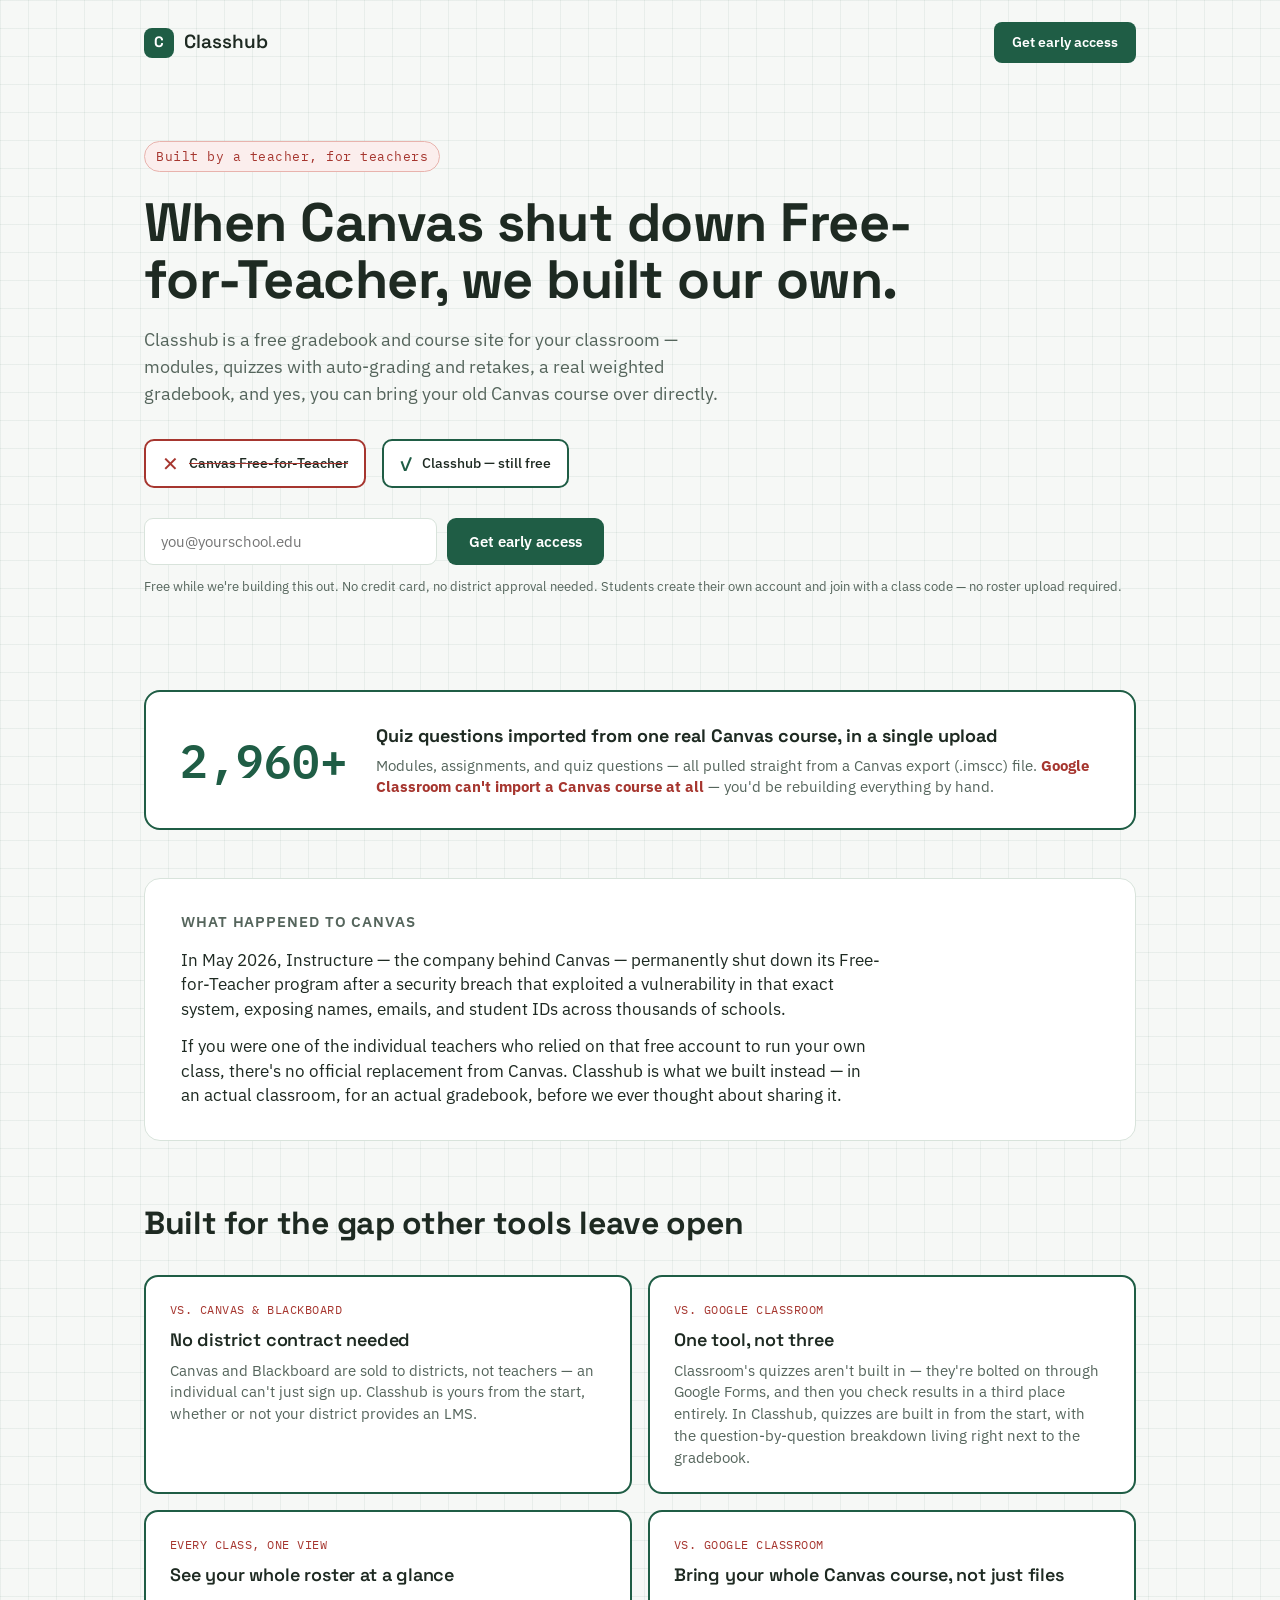
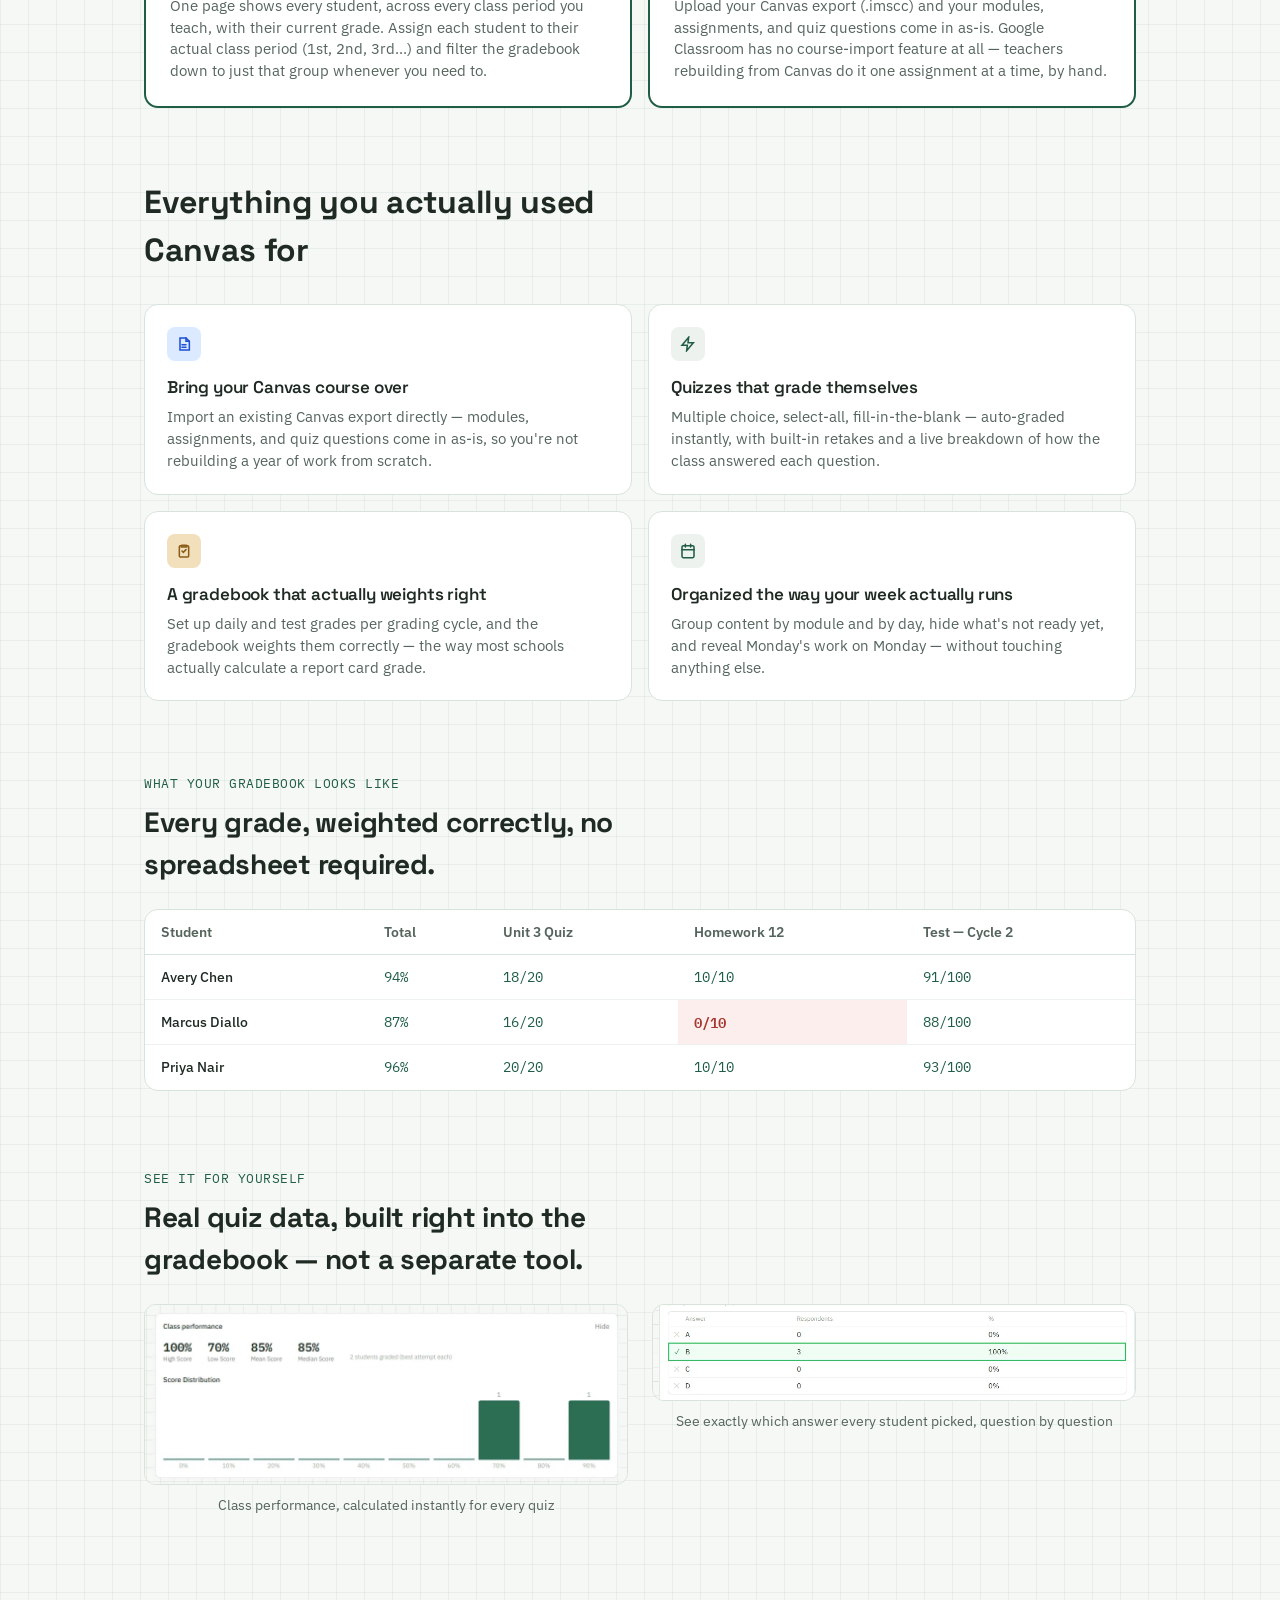
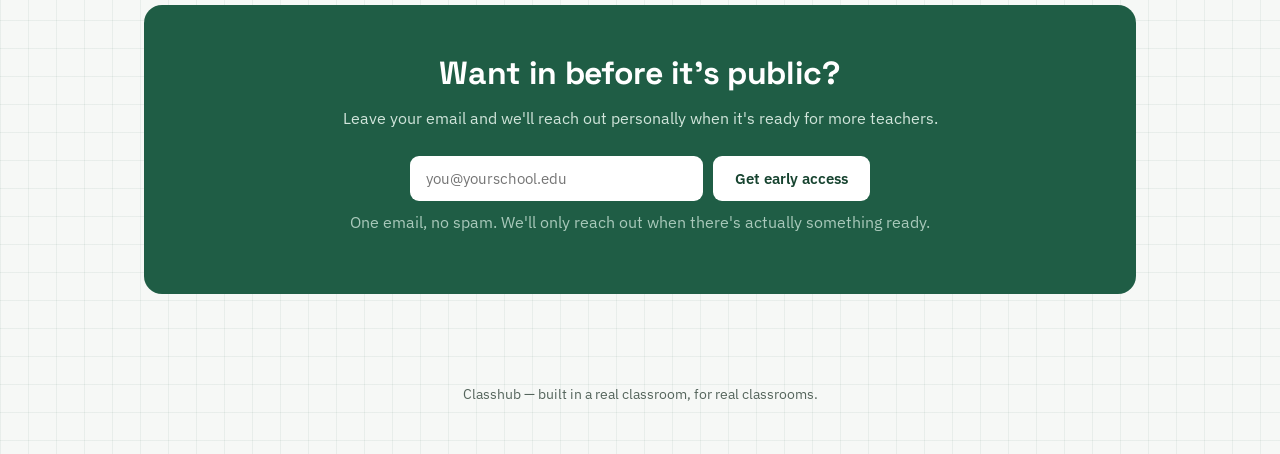
==== index.html @ ab72e361 "add landing page" ====
<!DOCTYPE html>
<html lang="en">
<head>
<meta charset="UTF-8" />
<meta name="viewport" content="width=device-width, initial-scale=1.0" />
<title>Classhub — the free gradebook for teachers Canvas left behind</title>
<link rel="preconnect" href="https://fonts.googleapis.com">
<link href="https://fonts.googleapis.com/css2?family=Space+Grotesk:wght@500;600;700&family=IBM+Plex+Sans:wght@400;500;600&family=IBM+Plex+Mono:wght@500;600&display=swap" rel="stylesheet">
<style>
  :root {
    --paper-50: #f6f8f6;
    --paper-100: #eef2ee;
    --paper-200: #d8e3db;
    --ink-900: #1e2a22;
    --ink-600: #55655c;
    --brand-500: #2b6e52;
    --brand-600: #1f5d45;
    --brand-700: #16432f;
    --red-pen: #a6362f;
    --gold: #8a5c17;
    --gold-bg: #f2e0bd;
    --font-display: 'Space Grotesk', sans-serif;
    --font-body: 'IBM Plex Sans', sans-serif;
    --font-mono: 'IBM Plex Mono', monospace;
  }
  * { box-sizing: border-box; }
  body {
    margin: 0;
    font-family: var(--font-body);
    color: var(--ink-900);
    background-color: var(--paper-50);
    background-image:
      linear-gradient(to right, rgba(43, 110, 82, 0.07) 1px, transparent 1px),
      linear-gradient(to bottom, rgba(43, 110, 82, 0.07) 1px, transparent 1px);
    background-size: 28px 28px;
    line-height: 1.5;
  }
  h1, h2, h3 { font-family: var(--font-display); letter-spacing: -0.01em; margin: 0; }
  .wrap { max-width: 1040px; margin: 0 auto; padding: 0 24px; }
  a { color: inherit; }

  header {
    display: flex; align-items: center; justify-content: space-between;
    padding: 22px 0;
  }
  .mark {
    display: inline-flex; align-items: center; gap: 10px;
    font-family: var(--font-display); font-weight: 600; font-size: 19px;
  }
  .mark .badge {
    width: 30px; height: 30px; border-radius: 8px; background: var(--brand-600);
    color: white; display: flex; align-items: center; justify-content: center;
    font-weight: 700; font-size: 15px; flex-shrink: 0;
  }
  .nav-cta {
    background: var(--brand-600); color: white; border: none;
    font-family: var(--font-body); font-weight: 600; font-size: 14px;
    padding: 10px 18px; border-radius: 8px; cursor: pointer; text-decoration: none;
  }
  .nav-cta:hover { background: var(--brand-700); }

  /* ---------- HERO ---------- */
  .hero { padding: 56px 0 40px; }
  .eyebrow {
    display: inline-block; font-family: var(--font-mono); font-size: 12.5px;
    letter-spacing: 0.04em; color: var(--red-pen); background: #fbeeed;
    border: 1px solid #e8b3ad; padding: 5px 11px; border-radius: 999px;
    margin-bottom: 22px;
  }
  .hero h1 {
    font-size: clamp(34px, 5.2vw, 54px); line-height: 1.06; font-weight: 700;
    max-width: 820px;
  }
  .hero p.sub {
    font-size: 18px; color: var(--ink-600); max-width: 600px; margin-top: 18px;
  }

  .grade-compare {
    display: flex; gap: 16px; flex-wrap: wrap; margin: 32px 0 8px;
  }
  .grade-chip {
    display: flex; align-items: center; gap: 10px;
    background: white; border-radius: 10px; padding: 12px 16px;
    font-family: var(--font-mono); font-size: 14px; font-weight: 500;
  }
  .grade-chip.wrong { border: 2px solid var(--red-pen); color: var(--red-pen); }
  .grade-chip.right { border: 2px solid var(--brand-600); color: var(--brand-600); }
  .grade-chip .mark-glyph { font-size: 20px; line-height: 1; }
  .grade-chip .label-text { color: var(--ink-900); font-family: var(--font-body); font-weight: 500; }
  .grade-chip.wrong .label-text { text-decoration: line-through; text-decoration-color: var(--red-pen); }

  form.signup {
    display: flex; gap: 10px; margin-top: 30px; max-width: 460px; flex-wrap: wrap;
  }
  form.signup input[type="email"] {
    flex: 1; min-width: 220px; padding: 13px 16px; font-size: 15px;
    border: 1px solid var(--paper-200); border-radius: 9px; font-family: var(--font-body);
    background: white;
  }
  form.signup input[type="email"]:focus { outline: none; border-color: var(--brand-600); box-shadow: 0 0 0 3px rgba(43,110,82,0.15); }
  form.signup button {
    background: var(--brand-600); color: white; border: none; font-family: var(--font-body);
    font-weight: 600; font-size: 15px; padding: 13px 22px; border-radius: 9px; cursor: pointer;
  }
  form.signup button:hover { background: var(--brand-700); }
  .fine-print { font-size: 13px; color: var(--ink-600); margin-top: 12px; }

  /* ---------- IMPORT STAT ---------- */
  .import-stat {
    display: flex; align-items: center; gap: 28px; flex-wrap: wrap;
    background: white; border: 2px solid var(--brand-600); border-radius: 16px;
    padding: 30px 34px; margin: 40px 0;
  }
  .import-stat .stat-number {
    font-family: var(--font-mono); font-weight: 600; font-size: 46px; color: var(--brand-600);
    line-height: 1; white-space: nowrap;
  }
  .import-stat .stat-text { flex: 1; min-width: 260px; }
  .import-stat .stat-text p.headline { font-family: var(--font-display); font-weight: 700; font-size: 18px; margin: 0 0 6px; }
  .import-stat .stat-text p.detail { font-size: 14.5px; color: var(--ink-600); margin: 0; }
  .import-stat .stat-text p.detail strong { color: var(--red-pen); }

  /* ---------- STORY ---------- */
  .story {
    background: white; border: 1px solid var(--paper-200); border-radius: 16px;
    padding: 32px 36px; margin: 48px 0;
  }
  .story h2 { font-size: 15px; text-transform: uppercase; letter-spacing: 0.06em; color: var(--ink-600); font-family: var(--font-body); font-weight: 600; }
  .story p { font-size: 16.5px; color: var(--ink-900); max-width: 700px; margin: 14px 0 0; }
  .story p + p { margin-top: 12px; }

  /* ---------- FEATURES ---------- */
  .features { padding: 20px 0 50px; }
  .features > h2 { font-size: clamp(24px, 3.4vw, 32px); font-weight: 700; max-width: 560px; }
  .grid { display: grid; grid-template-columns: repeat(2, 1fr); gap: 16px; margin-top: 30px; }
  @media (max-width: 700px) { .grid { grid-template-columns: 1fr; } }
  .feature-card {
    background: white; border: 1px solid var(--paper-200); border-radius: 14px; padding: 22px;
  }
  .icon-badge {
    width: 34px; height: 34px; border-radius: 8px; display: flex; align-items: center;
    justify-content: center; margin-bottom: 14px;
  }
  .icon-badge.blue { background: #dbeafe; color: #1d4ed8; }
  .icon-badge.green { background: var(--paper-100); color: var(--brand-600); }
  .icon-badge.gold { background: var(--gold-bg); color: var(--gold); }
  .feature-card h3 { font-size: 17px; font-weight: 600; margin-bottom: 6px; }
  .feature-card p { font-size: 14.5px; color: var(--ink-600); margin: 0; }

  /* ---------- COMPARE ---------- */
  .compare { padding: 10px 0 50px; }
  .compare > h2 { font-size: clamp(24px, 3.4vw, 32px); font-weight: 700; max-width: 620px; }
  .compare-grid { display: grid; grid-template-columns: repeat(2, 1fr); gap: 16px; margin-top: 28px; }
  @media (max-width: 820px) { .compare-grid { grid-template-columns: 1fr; } }
  .compare-card {
    background: white; border: 2px solid var(--brand-600); border-radius: 14px; padding: 24px;
  }
  .compare-card .versus {
    font-family: var(--font-mono); font-size: 12px; color: var(--red-pen);
    text-transform: uppercase; letter-spacing: 0.04em; margin-bottom: 10px; display: block;
  }
  .compare-card h3 { font-size: 18px; font-weight: 600; margin-bottom: 8px; line-height: 1.25; }
  .compare-card p { font-size: 14.5px; color: var(--ink-600); margin: 0; }

  /* ---------- SCREENSHOTS ---------- */
  .screenshot-frame {
    border: 1px solid var(--paper-200); border-radius: 12px; overflow: hidden; background: white;
  }
  .screenshot-frame img { display: block; width: 100%; height: auto; }
  .screenshot-placeholder {
    border: 2px dashed var(--paper-200); border-radius: 12px; padding: 40px 20px; text-align: center;
    color: var(--ink-600); font-size: 14px; background: var(--paper-100);
  }
  .screenshot-caption { font-size: 13.5px; color: var(--ink-600); text-align: center; margin-top: 10px; }
  .screenshot-grid { display: grid; grid-template-columns: 1fr 1fr; gap: 24px; margin-top: 8px; }
  @media (max-width: 700px) { .screenshot-grid { grid-template-columns: 1fr; } }

  .mockup-section { padding: 10px 0 56px; }
  .mockup-section > p.kicker {
    font-family: var(--font-mono); font-size: 12.5px; color: var(--brand-600); letter-spacing: 0.04em;
    margin-bottom: 8px;
  }
  .mockup-section h2 { font-size: clamp(22px, 3vw, 28px); font-weight: 700; max-width: 560px; margin-bottom: 24px; }
  .mockup {
    background: white; border: 1px solid var(--paper-200); border-radius: 14px; overflow: hidden;
  }
  .mockup table { width: 100%; border-collapse: collapse; font-size: 13.5px; }
  .mockup th { text-align: left; padding: 12px 16px; font-weight: 600; border-bottom: 1px solid var(--paper-200); color: var(--ink-600); }
  .mockup td { padding: 12px 16px; border-bottom: 1px solid var(--paper-100); font-family: var(--font-mono); }
  .mockup tr:last-child td { border-bottom: none; }
  .mockup td.name { font-family: var(--font-body); font-weight: 500; }
  .mockup td.grade.pass { color: var(--brand-600); }
  .mockup td.grade.miss { color: var(--red-pen); background: #fbeeed; font-weight: 600; }

  /* ---------- FINAL CTA ---------- */
  .final-cta {
    background: var(--brand-600); border-radius: 18px; padding: 44px 40px; margin: 20px 0 60px;
    color: white; text-align: center;
  }
  .final-cta h2 { font-size: clamp(24px, 3.6vw, 32px); font-weight: 700; }
  .final-cta p { color: #d1e5db; margin-top: 10px; font-size: 15.5px; }
  .final-cta form.signup { margin: 26px auto 0; justify-content: center; }
  .final-cta form.signup input[type="email"] { border: none; }
  .final-cta form.signup button { background: white; color: var(--brand-700); }
  .final-cta form.signup button:hover { background: var(--paper-100); }
  .final-cta .fine-print { color: #a9c9bb; }

  footer { padding: 30px 0 50px; font-size: 13.5px; color: var(--ink-600); text-align: center; }
</style>
</head>
<body>
  <div class="wrap">
    <header>
      <div class="mark"><span class="badge">C</span>Classhub</div>
      <a href="#signup" class="nav-cta">Get early access</a>
    </header>

    <section class="hero">
      <span class="eyebrow">Built by a teacher, for teachers</span>
      <h1>When Canvas shut down Free-for-Teacher, we built our own.</h1>
      <p class="sub">Classhub is a free gradebook and course site for your classroom — modules, quizzes with auto-grading and retakes, a real weighted gradebook, and yes, you can bring your old Canvas course over directly.</p>

      <div class="grade-compare">
        <div class="grade-chip wrong">
          <span class="mark-glyph">✕</span>
          <span class="label-text">Canvas Free-for-Teacher</span>
        </div>
        <div class="grade-chip right">
          <span class="mark-glyph">✓</span>
          <span class="label-text" style="text-decoration:none;">Classhub — still free</span>
        </div>
      </div>

      <form class="signup" id="signup" action="https://formspree.io/f/xjgnjnvd" method="POST">
        <input type="email" name="email" placeholder="you@yourschool.edu" required />
        <button type="submit">Get early access</button>
      </form>
      <p class="fine-print">Free while we're building this out. No credit card, no district approval needed. Students create their own account and join with a class code — no roster upload required.</p>
    </section>

    <div class="import-stat">
      <div class="stat-number">2,960+</div>
      <div class="stat-text">
        <p class="headline">Quiz questions imported from one real Canvas course, in a single upload</p>
        <p class="detail">Modules, assignments, and quiz questions — all pulled straight from a Canvas export (.imscc) file. <strong>Google Classroom can't import a Canvas course at all</strong> — you'd be rebuilding everything by hand.</p>
      </div>
    </div>

    <section class="story">
      <h2>What happened to Canvas</h2>
      <p>In May 2026, Instructure — the company behind Canvas — permanently shut down its Free-for-Teacher program after a security breach that exploited a vulnerability in that exact system, exposing names, emails, and student IDs across thousands of schools.</p>
      <p>If you were one of the individual teachers who relied on that free account to run your own class, there's no official replacement from Canvas. Classhub is what we built instead — in an actual classroom, for an actual gradebook, before we ever thought about sharing it.</p>
    </section>

    <section class="compare">
      <h2>Built for the gap other tools leave open</h2>
      <div class="compare-grid">
        <div class="compare-card">
          <span class="versus">vs. Canvas &amp; Blackboard</span>
          <h3>No district contract needed</h3>
          <p>Canvas and Blackboard are sold to districts, not teachers — an individual can't just sign up. Classhub is yours from the start, whether or not your district provides an LMS.</p>
        </div>
        <div class="compare-card">
          <span class="versus">vs. Google Classroom</span>
          <h3>One tool, not three</h3>
          <p>Classroom's quizzes aren't built in — they're bolted on through Google Forms, and then you check results in a third place entirely. In Classhub, quizzes are built in from the start, with the question-by-question breakdown living right next to the gradebook.</p>
        </div>
        <div class="compare-card">
          <span class="versus">Every class, one view</span>
          <h3>See your whole roster at a glance</h3>
          <p>One page shows every student, across every class period you teach, with their current grade. Assign each student to their actual class period (1st, 2nd, 3rd...) and filter the gradebook down to just that group whenever you need to.</p>
        </div>
        <div class="compare-card">
          <span class="versus">vs. Google Classroom</span>
          <h3>Bring your whole Canvas course, not just files</h3>
          <p>Upload your Canvas export (.imscc) and your modules, assignments, and quiz questions come in as-is. Google Classroom has no course-import feature at all — teachers rebuilding from Canvas do it one assignment at a time, by hand.</p>
        </div>
      </div>
    </section>

    <section class="features">
      <h2>Everything you actually used Canvas for</h2>
      <div class="grid">
        <div class="feature-card">
          <div class="icon-badge blue">
            <svg width="16" height="16" viewBox="0 0 24 24" fill="none" stroke="currentColor" stroke-width="2.3" stroke-linecap="round"><path d="M6 3h9l5 5v13H6z"/><path d="M15 3v5h5"/><path d="M9 13h6M9 17h6"/></svg>
          </div>
          <h3>Bring your Canvas course over</h3>
          <p>Import an existing Canvas export directly — modules, assignments, and quiz questions come in as-is, so you're not rebuilding a year of work from scratch.</p>
        </div>
        <div class="feature-card">
          <div class="icon-badge green">
            <svg width="16" height="16" viewBox="0 0 24 24" fill="none" stroke="currentColor" stroke-width="2.3" stroke-linecap="round"><path d="M13 2 3 14h8l-1 8 10-12h-8z"/></svg>
          </div>
          <h3>Quizzes that grade themselves</h3>
          <p>Multiple choice, select-all, fill-in-the-blank — auto-graded instantly, with built-in retakes and a live breakdown of how the class answered each question.</p>
        </div>
        <div class="feature-card">
          <div class="icon-badge gold">
            <svg width="16" height="16" viewBox="0 0 24 24" fill="none" stroke="currentColor" stroke-width="2.3" stroke-linecap="round"><rect x="5" y="4" width="14" height="17" rx="1.5"/><path d="M9 3.5h6a1 1 0 0 1 1 1V6H8V4.5a1 1 0 0 1 1-1Z"/><path d="m9 12 2 2 4-4"/></svg>
          </div>
          <h3>A gradebook that actually weights right</h3>
          <p>Set up daily and test grades per grading cycle, and the gradebook weights them correctly — the way most schools actually calculate a report card grade.</p>
        </div>
        <div class="feature-card">
          <div class="icon-badge green">
            <svg width="16" height="16" viewBox="0 0 24 24" fill="none" stroke="currentColor" stroke-width="2.3" stroke-linecap="round"><rect x="3" y="4" width="18" height="18" rx="2"/><path d="M3 10h18M8 2v4M16 2v4"/></svg>
          </div>
          <h3>Organized the way your week actually runs</h3>
          <p>Group content by module and by day, hide what's not ready yet, and reveal Monday's work on Monday — without touching anything else.</p>
        </div>
      </div>
    </section>

    <section class="mockup-section">
      <p class="kicker">WHAT YOUR GRADEBOOK LOOKS LIKE</p>
      <h2>Every grade, weighted correctly, no spreadsheet required.</h2>
      <div class="mockup">
        <table>
          <thead>
            <tr><th>Student</th><th>Total</th><th>Unit 3 Quiz</th><th>Homework 12</th><th>Test — Cycle 2</th></tr>
          </thead>
          <tbody>
            <tr><td class="name">Avery Chen</td><td class="grade pass">94%</td><td class="grade pass">18/20</td><td class="grade pass">10/10</td><td class="grade pass">91/100</td></tr>
            <tr><td class="name">Marcus Diallo</td><td class="grade pass">87%</td><td class="grade pass">16/20</td><td class="grade miss">0/10</td><td class="grade pass">88/100</td></tr>
            <tr><td class="name">Priya Nair</td><td class="grade pass">96%</td><td class="grade pass">20/20</td><td class="grade pass">10/10</td><td class="grade pass">93/100</td></tr>
          </tbody>
        </table>
      </div>
    </section>

    <section class="mockup-section">
      <p class="kicker">SEE IT FOR YOURSELF</p>
      <h2>Real quiz data, built right into the gradebook — not a separate tool.</h2>
      <div class="screenshot-grid">
        <div>
          <div class="screenshot-frame">
            <img src="class-performance.png" alt="Class performance panel showing high, low, mean, and median score plus a score distribution chart" />
          </div>
          <p class="screenshot-caption">Class performance, calculated instantly for every quiz</p>
        </div>
        <div>
          <div class="screenshot-frame">
            <img src="question-breakdown.png" alt="Per-question answer breakdown showing how many students picked each answer choice" />
          </div>
          <p class="screenshot-caption">See exactly which answer every student picked, question by question</p>
        </div>
      </div>
    </section>

    <section class="final-cta">
      <h2>Want in before it's public?</h2>
      <p>Leave your email and we'll reach out personally when it's ready for more teachers.</p>
      <form class="signup" action="https://formspree.io/f/xjgnjnvd" method="POST">
        <input type="email" name="email" placeholder="you@yourschool.edu" required />
        <button type="submit">Get early access</button>
      </form>
      <p class="fine-print">One email, no spam. We'll only reach out when there's actually something ready.</p>
    </section>

    <footer>Classhub — built in a real classroom, for real classrooms.</footer>
  </div>
</body>
</html>
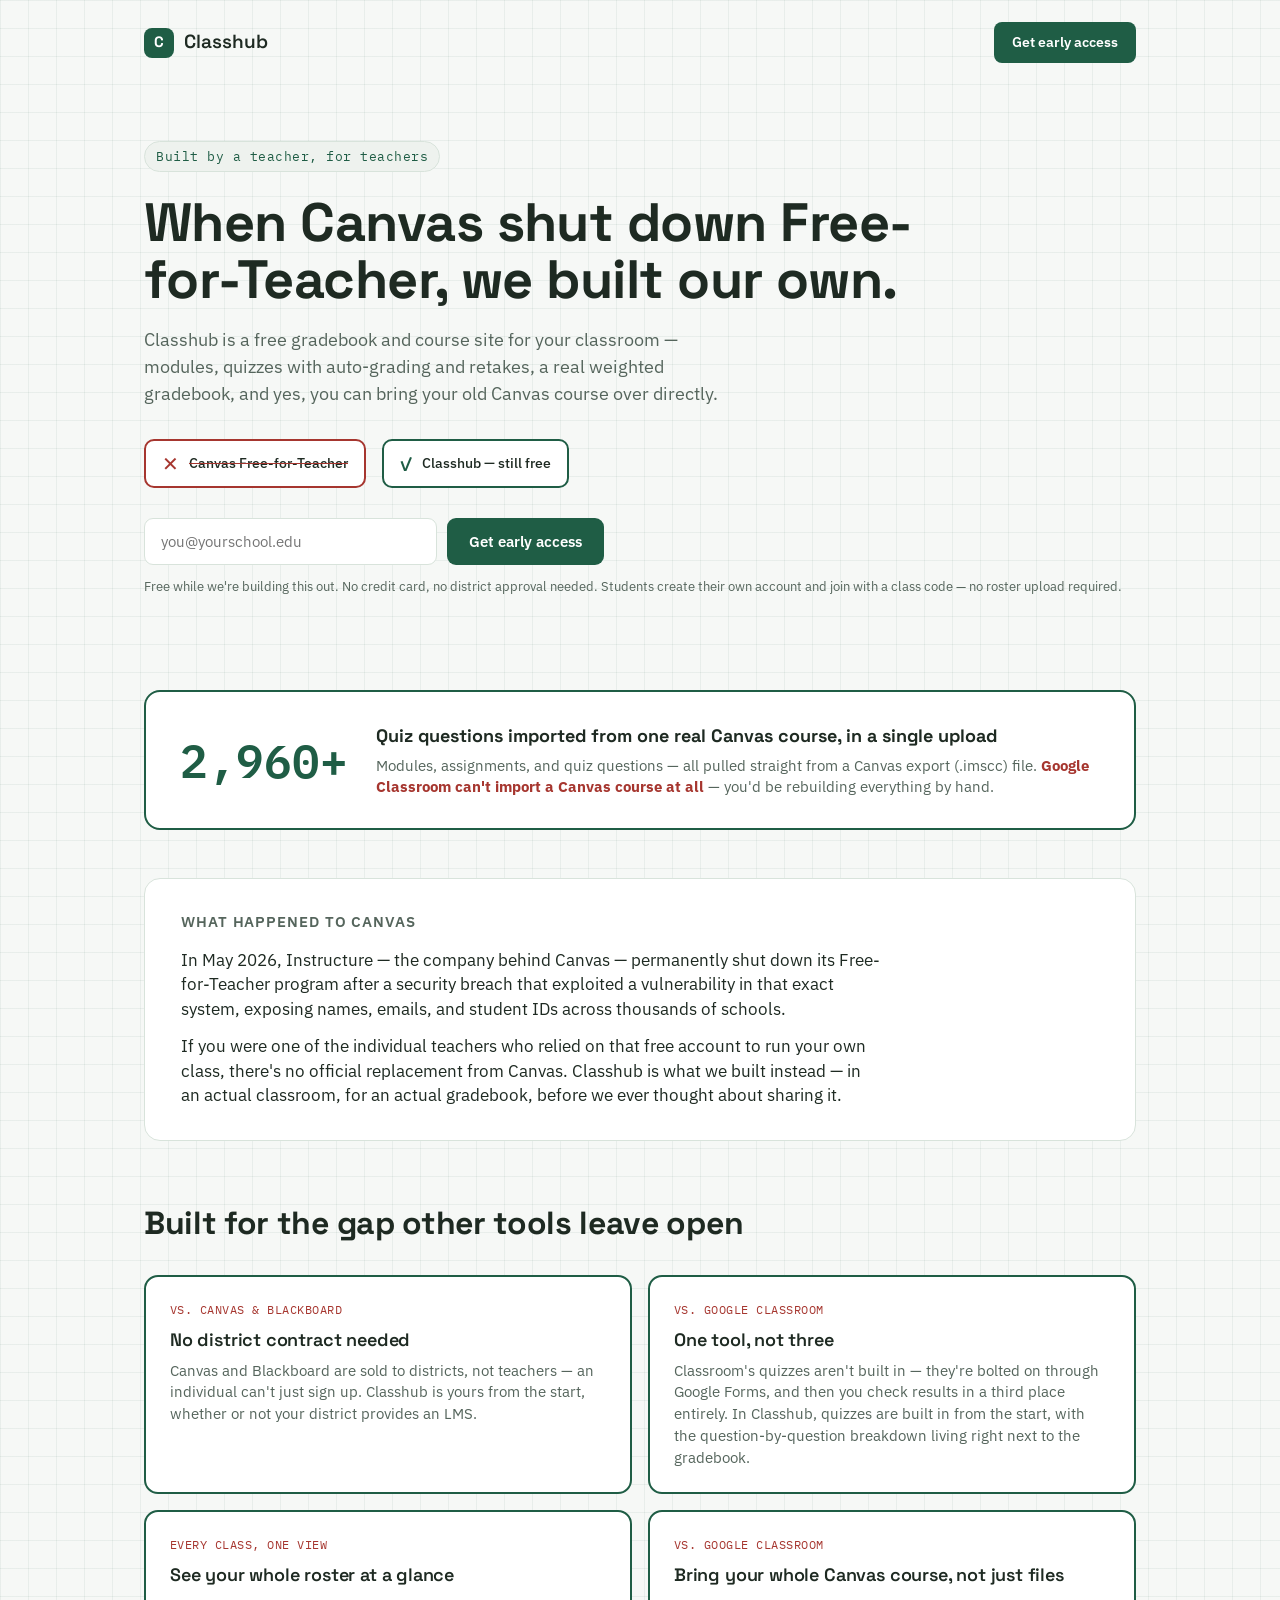
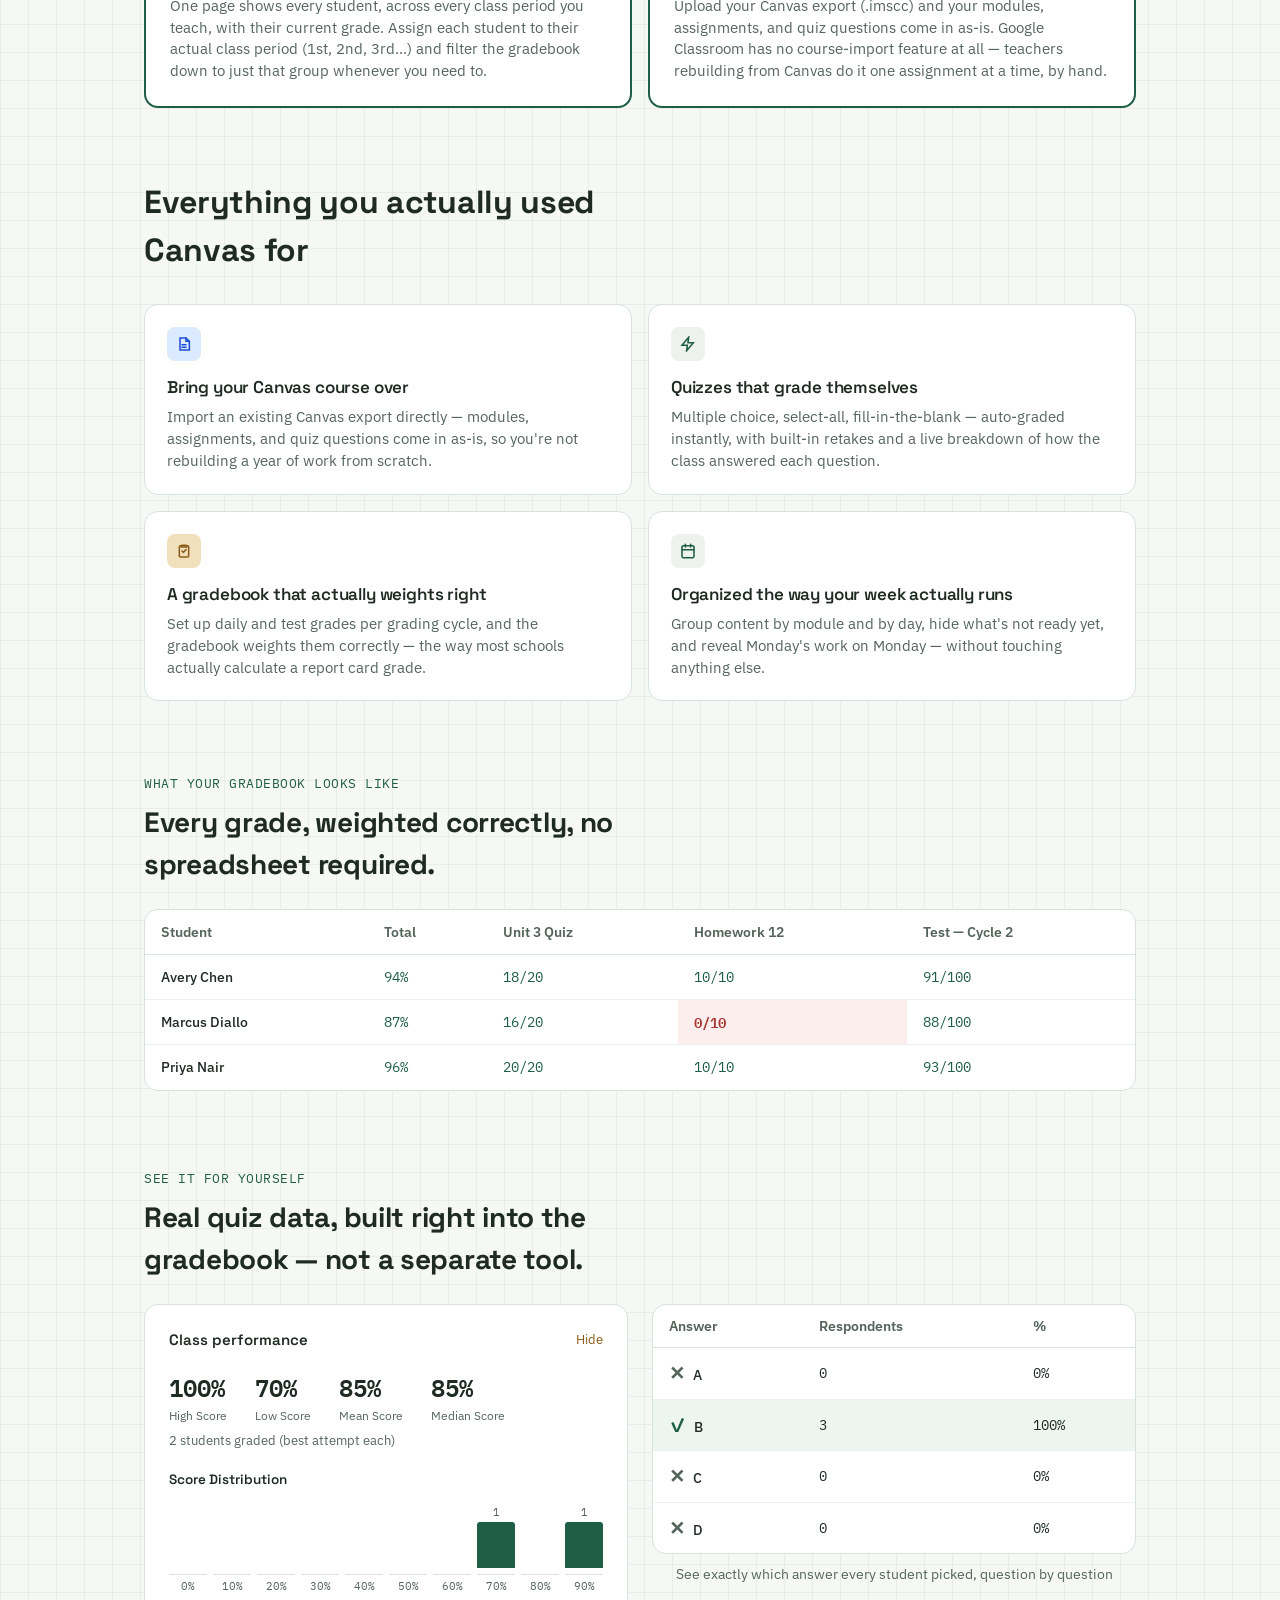
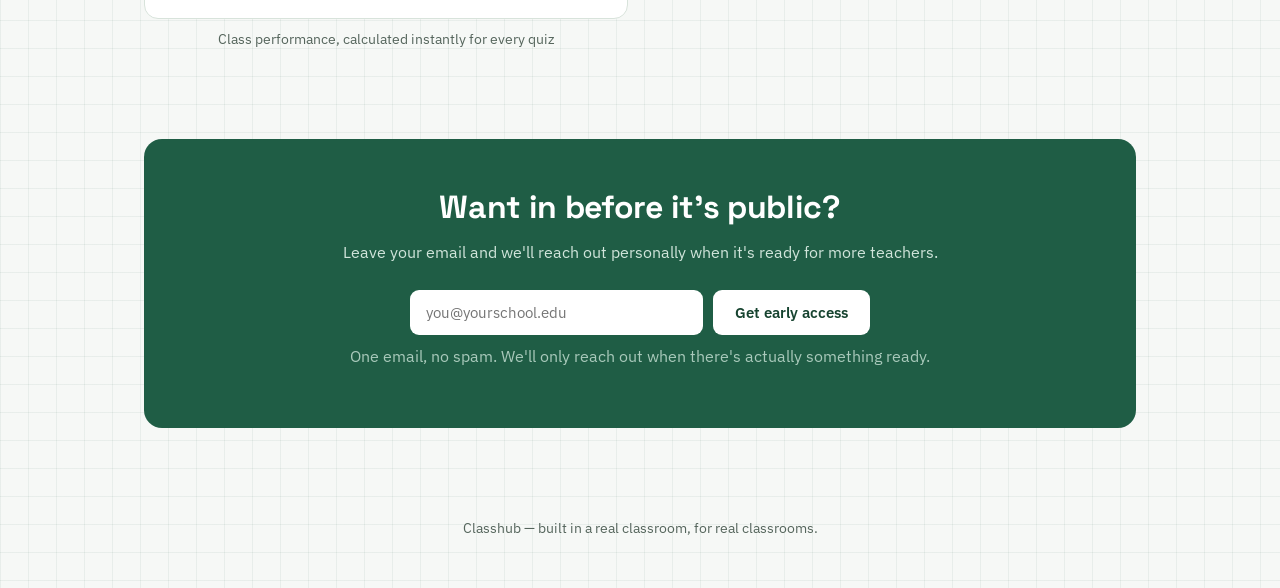
==== commit 4dcde77c: "final push" ====
--- a/index.html
+++ b/index.html
@@ -63,8 +63,8 @@
   .hero { padding: 56px 0 40px; }
   .eyebrow {
     display: inline-block; font-family: var(--font-mono); font-size: 12.5px;
-    letter-spacing: 0.04em; color: var(--red-pen); background: #fbeeed;
-    border: 1px solid #e8b3ad; padding: 5px 11px; border-radius: 999px;
+    letter-spacing: 0.04em; color: var(--brand-600); background: var(--paper-100);
+    border: 1px solid var(--paper-200); padding: 5px 11px; border-radius: 999px;
     margin-bottom: 22px;
   }
   .hero h1 {
@@ -165,8 +165,9 @@
   /* ---------- SCREENSHOTS ---------- */
   .screenshot-frame {
     border: 1px solid var(--paper-200); border-radius: 12px; overflow: hidden; background: white;
-  }
-  .screenshot-frame img { display: block; width: 100%; height: auto; }
+    display: flex; align-items: center; justify-content: center; padding: 8px;
+  }
+  .screenshot-frame img { display: block; width: auto; max-width: 100%; height: auto; }
   .screenshot-placeholder {
     border: 2px dashed var(--paper-200); border-radius: 12px; padding: 40px 20px; text-align: center;
     color: var(--ink-600); font-size: 14px; background: var(--paper-100);
@@ -192,7 +193,42 @@
   .mockup td.grade.pass { color: var(--brand-600); }
   .mockup td.grade.miss { color: var(--red-pen); background: #fbeeed; font-weight: 600; }
 
-  /* ---------- FINAL CTA ---------- */
+  /* ---------- PERFORMANCE MOCKUP ---------- */
+  .perf-mockup {
+    background: white; border: 1px solid var(--paper-200); border-radius: 14px; padding: 24px;
+  }
+  .perf-mockup .perf-header {
+    display: flex; justify-content: space-between; align-items: center; margin-bottom: 18px;
+  }
+  .perf-mockup .perf-title { font-family: var(--font-display); font-weight: 600; font-size: 15px; }
+  .perf-mockup .perf-hide { color: var(--gold); font-size: 13px; }
+  .perf-stats { display: flex; gap: 28px; flex-wrap: wrap; margin-bottom: 6px; }
+  .perf-stat .num { font-family: var(--font-mono); font-weight: 600; font-size: 24px; color: var(--ink-900); }
+  .perf-stat .lbl { font-size: 12px; color: var(--ink-600); margin-top: 2px; }
+  .perf-note { font-size: 12.5px; color: var(--ink-600); margin: 4px 0 20px; }
+  .perf-mockup .dist-title { font-family: var(--font-display); font-weight: 600; font-size: 13.5px; margin-bottom: 14px; }
+  .dist-chart { display: flex; align-items: flex-end; gap: 6px; height: 90px; }
+  .dist-bar-wrap { flex: 1; display: flex; flex-direction: column; align-items: center; justify-content: flex-end; height: 100%; }
+  .dist-count { font-family: var(--font-mono); font-size: 11px; color: var(--ink-600); margin-bottom: 4px; height: 14px; }
+  .dist-bar { width: 100%; background: var(--brand-600); border-radius: 3px 3px 0 0; }
+  .dist-axis { border-top: 1px solid var(--paper-200); width: 100%; margin-top: 6px; }
+  .dist-pct { font-family: var(--font-mono); font-size: 10.5px; color: var(--ink-600); margin-top: 4px; }
+
+  /* ---------- ANSWER BREAKDOWN MOCKUP ---------- */
+  .answer-mockup {
+    background: white; border: 1px solid var(--paper-200); border-radius: 14px; overflow: hidden;
+  }
+  .answer-mockup table { width: 100%; border-collapse: collapse; font-size: 13.5px; }
+  .answer-mockup th { text-align: left; padding: 11px 16px; font-weight: 600; color: var(--ink-600); border-bottom: 1px solid var(--paper-200); }
+  .answer-mockup td { padding: 11px 16px; border-bottom: 1px solid var(--paper-100); font-family: var(--font-mono); }
+  .answer-mockup tr:last-child td { border-bottom: none; }
+  .answer-mockup tr.correct td { background: #ecf5f0; }
+  .answer-mockup .mark { font-family: var(--font-body); margin-right: 8px; }
+  .answer-mockup .mark.no { color: var(--ink-600); }
+  .answer-mockup .mark.yes { color: var(--brand-600); }
+  .answer-mockup td.letter { font-family: var(--font-body); font-weight: 500; }
+
+
   .final-cta {
     background: var(--brand-600); border-radius: 18px; padding: 44px 40px; margin: 20px 0 60px;
     color: white; text-align: center;
@@ -334,14 +370,45 @@
       <h2>Real quiz data, built right into the gradebook — not a separate tool.</h2>
       <div class="screenshot-grid">
         <div>
-          <div class="screenshot-frame">
-            <img src="class-performance.png" alt="Class performance panel showing high, low, mean, and median score plus a score distribution chart" />
+          <div class="perf-mockup">
+            <div class="perf-header">
+              <span class="perf-title">Class performance</span>
+              <span class="perf-hide">Hide</span>
+            </div>
+            <div class="perf-stats">
+              <div class="perf-stat"><div class="num">100%</div><div class="lbl">High Score</div></div>
+              <div class="perf-stat"><div class="num">70%</div><div class="lbl">Low Score</div></div>
+              <div class="perf-stat"><div class="num">85%</div><div class="lbl">Mean Score</div></div>
+              <div class="perf-stat"><div class="num">85%</div><div class="lbl">Median Score</div></div>
+            </div>
+            <p class="perf-note">2 students graded (best attempt each)</p>
+            <p class="dist-title">Score Distribution</p>
+            <div class="dist-chart">
+              <div class="dist-bar-wrap"><div class="dist-count"></div><div class="dist-bar" style="height:0"></div><div class="dist-axis"></div><div class="dist-pct">0%</div></div>
+              <div class="dist-bar-wrap"><div class="dist-count"></div><div class="dist-bar" style="height:0"></div><div class="dist-axis"></div><div class="dist-pct">10%</div></div>
+              <div class="dist-bar-wrap"><div class="dist-count"></div><div class="dist-bar" style="height:0"></div><div class="dist-axis"></div><div class="dist-pct">20%</div></div>
+              <div class="dist-bar-wrap"><div class="dist-count"></div><div class="dist-bar" style="height:0"></div><div class="dist-axis"></div><div class="dist-pct">30%</div></div>
+              <div class="dist-bar-wrap"><div class="dist-count"></div><div class="dist-bar" style="height:0"></div><div class="dist-axis"></div><div class="dist-pct">40%</div></div>
+              <div class="dist-bar-wrap"><div class="dist-count"></div><div class="dist-bar" style="height:0"></div><div class="dist-axis"></div><div class="dist-pct">50%</div></div>
+              <div class="dist-bar-wrap"><div class="dist-count"></div><div class="dist-bar" style="height:0"></div><div class="dist-axis"></div><div class="dist-pct">60%</div></div>
+              <div class="dist-bar-wrap"><div class="dist-count">1</div><div class="dist-bar" style="height:60px"></div><div class="dist-axis"></div><div class="dist-pct">70%</div></div>
+              <div class="dist-bar-wrap"><div class="dist-count"></div><div class="dist-bar" style="height:0"></div><div class="dist-axis"></div><div class="dist-pct">80%</div></div>
+              <div class="dist-bar-wrap"><div class="dist-count">1</div><div class="dist-bar" style="height:60px"></div><div class="dist-axis"></div><div class="dist-pct">90%</div></div>
+            </div>
           </div>
           <p class="screenshot-caption">Class performance, calculated instantly for every quiz</p>
         </div>
         <div>
-          <div class="screenshot-frame">
-            <img src="question-breakdown.png" alt="Per-question answer breakdown showing how many students picked each answer choice" />
+          <div class="answer-mockup">
+            <table>
+              <thead><tr><th>Answer</th><th>Respondents</th><th>%</th></tr></thead>
+              <tbody>
+                <tr><td class="letter"><span class="mark no">✕</span>A</td><td>0</td><td>0%</td></tr>
+                <tr class="correct"><td class="letter"><span class="mark yes">✓</span>B</td><td>3</td><td>100%</td></tr>
+                <tr><td class="letter"><span class="mark no">✕</span>C</td><td>0</td><td>0%</td></tr>
+                <tr><td class="letter"><span class="mark no">✕</span>D</td><td>0</td><td>0%</td></tr>
+              </tbody>
+            </table>
           </div>
           <p class="screenshot-caption">See exactly which answer every student picked, question by question</p>
         </div>
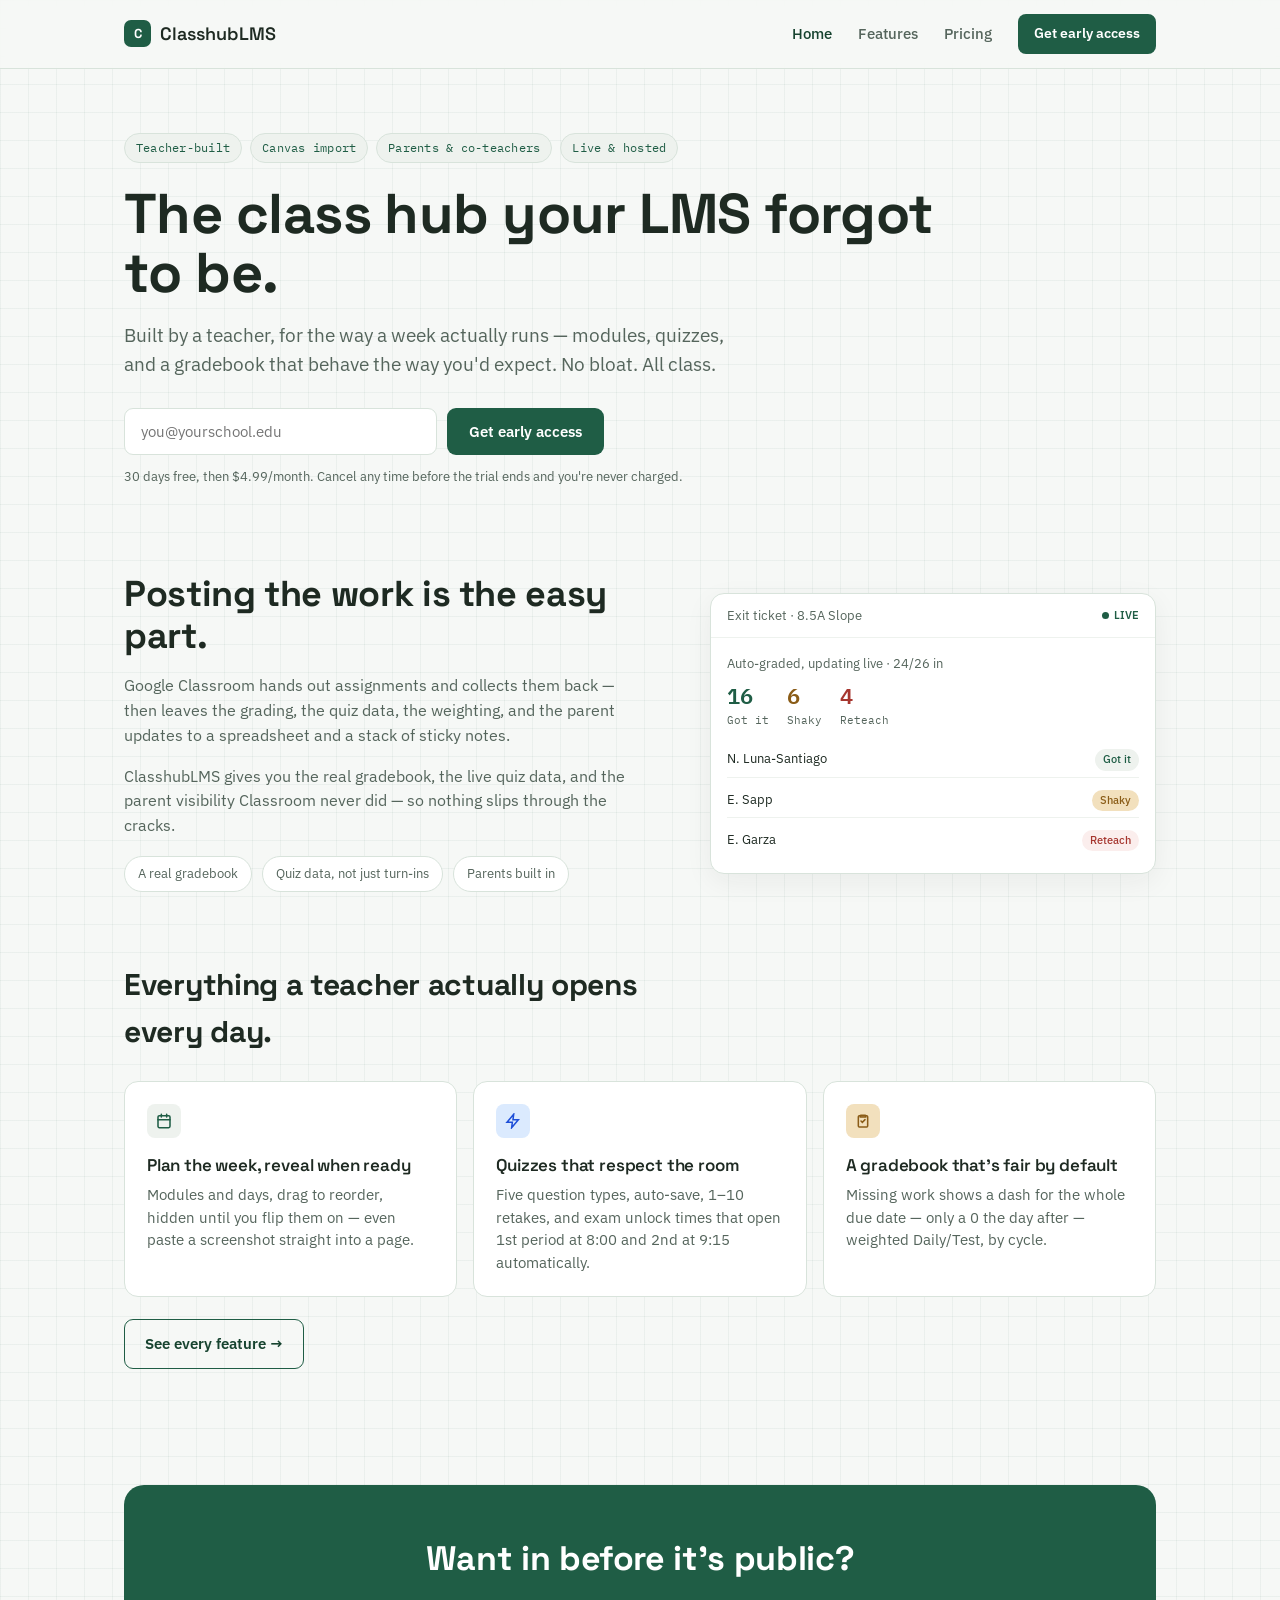
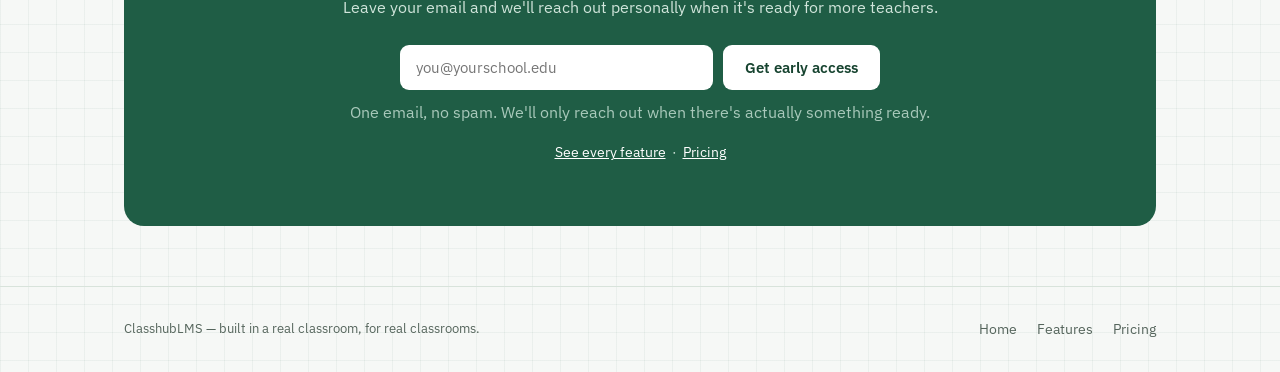
==== commit cf4dfdcb: ""Deploy ClasshubLMS multi-page site"" ====
--- a/index.html
+++ b/index.html
@@ -3,419 +3,155 @@
 <head>
 <meta charset="UTF-8" />
 <meta name="viewport" content="width=device-width, initial-scale=1.0" />
-<title>Classhub — the free gradebook for teachers Canvas left behind</title>
+<title>ClasshubLMS — the class hub your LMS forgot to be</title>
 <link rel="preconnect" href="https://fonts.googleapis.com">
 <link href="https://fonts.googleapis.com/css2?family=Space+Grotesk:wght@500;600;700&family=IBM+Plex+Sans:wght@400;500;600&family=IBM+Plex+Mono:wght@500;600&display=swap" rel="stylesheet">
+<link rel="stylesheet" href="styles.css">
 <style>
-  :root {
-    --paper-50: #f6f8f6;
-    --paper-100: #eef2ee;
-    --paper-200: #d8e3db;
-    --ink-900: #1e2a22;
-    --ink-600: #55655c;
-    --brand-500: #2b6e52;
-    --brand-600: #1f5d45;
-    --brand-700: #16432f;
-    --red-pen: #a6362f;
-    --gold: #8a5c17;
-    --gold-bg: #f2e0bd;
-    --font-display: 'Space Grotesk', sans-serif;
-    --font-body: 'IBM Plex Sans', sans-serif;
-    --font-mono: 'IBM Plex Mono', monospace;
-  }
-  * { box-sizing: border-box; }
-  body {
-    margin: 0;
-    font-family: var(--font-body);
-    color: var(--ink-900);
-    background-color: var(--paper-50);
-    background-image:
-      linear-gradient(to right, rgba(43, 110, 82, 0.07) 1px, transparent 1px),
-      linear-gradient(to bottom, rgba(43, 110, 82, 0.07) 1px, transparent 1px);
-    background-size: 28px 28px;
-    line-height: 1.5;
-  }
-  h1, h2, h3 { font-family: var(--font-display); letter-spacing: -0.01em; margin: 0; }
-  .wrap { max-width: 1040px; margin: 0 auto; padding: 0 24px; }
-  a { color: inherit; }
+  .hero { padding: 64px 0 24px; }
+  .hero h1 { font-size: clamp(36px, 5.4vw, 56px); line-height: 1.05; font-weight: 700; max-width: 820px; }
+  .hero h1 em { font-style: normal; color: var(--brand-600); }
+  .hero p.sub { font-size: 18.5px; color: var(--ink-600); max-width: 600px; margin-top: 18px; }
+  .hero .eyebrow-row { margin-bottom: 22px; }
+  .hero form.signup { margin-top: 30px; max-width: 480px; }
+  .hero .fine-print { font-size: 13px; color: var(--ink-600); margin-top: 12px; }
 
-  header {
-    display: flex; align-items: center; justify-content: space-between;
-    padding: 22px 0;
-  }
-  .mark {
-    display: inline-flex; align-items: center; gap: 10px;
-    font-family: var(--font-display); font-weight: 600; font-size: 19px;
-  }
-  .mark .badge {
-    width: 30px; height: 30px; border-radius: 8px; background: var(--brand-600);
-    color: white; display: flex; align-items: center; justify-content: center;
-    font-weight: 700; font-size: 15px; flex-shrink: 0;
-  }
-  .nav-cta {
-    background: var(--brand-600); color: white; border: none;
-    font-family: var(--font-body); font-weight: 600; font-size: 14px;
-    padding: 10px 18px; border-radius: 8px; cursor: pointer; text-decoration: none;
-  }
-  .nav-cta:hover { background: var(--brand-700); }
+  .gap-section { padding: 50px 0; }
+  .gap-grid { display: grid; grid-template-columns: 1.1fr 0.9fr; gap: 40px; align-items: center; }
+  @media (max-width: 800px) { .gap-grid { grid-template-columns: 1fr; } }
+  .gap-section h2 { font-size: clamp(26px, 3.4vw, 36px); font-weight: 700; line-height: 1.15; }
+  .gap-section p.body-text { font-size: 16px; color: var(--ink-600); margin-top: 16px; max-width: 520px; }
+  .gap-chips { display: flex; gap: 10px; flex-wrap: wrap; margin-top: 18px; }
+  .gap-chip { font-size: 13px; padding: 7px 13px; border-radius: 999px; border: 1px solid var(--paper-200); background: white; color: var(--ink-600); }
 
-  /* ---------- HERO ---------- */
-  .hero { padding: 56px 0 40px; }
-  .eyebrow {
-    display: inline-block; font-family: var(--font-mono); font-size: 12.5px;
-    letter-spacing: 0.04em; color: var(--brand-600); background: var(--paper-100);
-    border: 1px solid var(--paper-200); padding: 5px 11px; border-radius: 999px;
-    margin-bottom: 22px;
-  }
-  .hero h1 {
-    font-size: clamp(34px, 5.2vw, 54px); line-height: 1.06; font-weight: 700;
-    max-width: 820px;
-  }
-  .hero p.sub {
-    font-size: 18px; color: var(--ink-600); max-width: 600px; margin-top: 18px;
-  }
+  .highlight-grid { display: grid; grid-template-columns: repeat(3, 1fr); gap: 16px; margin-top: 26px; }
+  @media (max-width: 800px) { .highlight-grid { grid-template-columns: 1fr; } }
+  .highlight-card { background: white; border: 1px solid var(--paper-200); border-radius: 14px; padding: 22px; }
+  .highlight-card .icon-badge { width: 34px; height: 34px; border-radius: 8px; display: flex; align-items: center; justify-content: center; margin-bottom: 14px; }
+  .highlight-card h3 { font-size: 17px; font-weight: 600; margin-bottom: 6px; }
+  .highlight-card p { font-size: 14.5px; color: var(--ink-600); margin: 0; }
 
-  .grade-compare {
-    display: flex; gap: 16px; flex-wrap: wrap; margin: 32px 0 8px;
-  }
-  .grade-chip {
-    display: flex; align-items: center; gap: 10px;
-    background: white; border-radius: 10px; padding: 12px 16px;
-    font-family: var(--font-mono); font-size: 14px; font-weight: 500;
-  }
-  .grade-chip.wrong { border: 2px solid var(--red-pen); color: var(--red-pen); }
-  .grade-chip.right { border: 2px solid var(--brand-600); color: var(--brand-600); }
-  .grade-chip .mark-glyph { font-size: 20px; line-height: 1; }
-  .grade-chip .label-text { color: var(--ink-900); font-family: var(--font-body); font-weight: 500; }
-  .grade-chip.wrong .label-text { text-decoration: line-through; text-decoration-color: var(--red-pen); }
+  .exit-ticket { }
+  .exit-ticket .stat-row { display: flex; gap: 18px; margin-top: 4px; }
+  .exit-ticket .stat { font-family: var(--font-mono); }
+  .exit-ticket .stat .n { font-size: 22px; font-weight: 600; }
+  .exit-ticket .stat.got .n { color: var(--brand-600); }
+  .exit-ticket .stat.shaky .n { color: var(--gold); }
+  .exit-ticket .stat.reteach .n { color: var(--red-pen); }
+  .exit-ticket .stat .l { font-size: 11px; color: var(--ink-600); }
+  .live-dot { display: inline-flex; align-items: center; gap: 5px; color: var(--brand-600); font-size: 11px; font-weight: 600; }
+  .live-dot .dot { width: 7px; height: 7px; border-radius: 999px; background: var(--brand-600); animation: pulse 1.6s ease-in-out infinite; }
+  @keyframes pulse { 0%,100% { opacity: 1; } 50% { opacity: 0.35; } }
+  .roster-mini { margin-top: 14px; display: flex; flex-direction: column; gap: 6px; }
+  .roster-mini .row { display: flex; justify-content: space-between; font-size: 13px; padding: 6px 0; border-bottom: 1px solid var(--paper-100); }
+  .roster-mini .row:last-child { border-bottom: none; }
+  .roster-mini .tag { font-size: 11px; padding: 2px 8px; border-radius: 999px; font-weight: 500; }
+  .tag.got { background: var(--paper-100); color: var(--brand-600); }
+  .tag.shaky { background: var(--gold-bg); color: var(--gold); }
+  .tag.reteach { background: var(--red-pen-bg); color: var(--red-pen); }
 
-  form.signup {
-    display: flex; gap: 10px; margin-top: 30px; max-width: 460px; flex-wrap: wrap;
-  }
-  form.signup input[type="email"] {
-    flex: 1; min-width: 220px; padding: 13px 16px; font-size: 15px;
-    border: 1px solid var(--paper-200); border-radius: 9px; font-family: var(--font-body);
-    background: white;
-  }
-  form.signup input[type="email"]:focus { outline: none; border-color: var(--brand-600); box-shadow: 0 0 0 3px rgba(43,110,82,0.15); }
-  form.signup button {
-    background: var(--brand-600); color: white; border: none; font-family: var(--font-body);
-    font-weight: 600; font-size: 15px; padding: 13px 22px; border-radius: 9px; cursor: pointer;
-  }
-  form.signup button:hover { background: var(--brand-700); }
-  .fine-print { font-size: 13px; color: var(--ink-600); margin-top: 12px; }
-
-  /* ---------- IMPORT STAT ---------- */
-  .import-stat {
-    display: flex; align-items: center; gap: 28px; flex-wrap: wrap;
-    background: white; border: 2px solid var(--brand-600); border-radius: 16px;
-    padding: 30px 34px; margin: 40px 0;
-  }
-  .import-stat .stat-number {
-    font-family: var(--font-mono); font-weight: 600; font-size: 46px; color: var(--brand-600);
-    line-height: 1; white-space: nowrap;
-  }
-  .import-stat .stat-text { flex: 1; min-width: 260px; }
-  .import-stat .stat-text p.headline { font-family: var(--font-display); font-weight: 700; font-size: 18px; margin: 0 0 6px; }
-  .import-stat .stat-text p.detail { font-size: 14.5px; color: var(--ink-600); margin: 0; }
-  .import-stat .stat-text p.detail strong { color: var(--red-pen); }
-
-  /* ---------- STORY ---------- */
-  .story {
-    background: white; border: 1px solid var(--paper-200); border-radius: 16px;
-    padding: 32px 36px; margin: 48px 0;
-  }
-  .story h2 { font-size: 15px; text-transform: uppercase; letter-spacing: 0.06em; color: var(--ink-600); font-family: var(--font-body); font-weight: 600; }
-  .story p { font-size: 16.5px; color: var(--ink-900); max-width: 700px; margin: 14px 0 0; }
-  .story p + p { margin-top: 12px; }
-
-  /* ---------- FEATURES ---------- */
-  .features { padding: 20px 0 50px; }
-  .features > h2 { font-size: clamp(24px, 3.4vw, 32px); font-weight: 700; max-width: 560px; }
-  .grid { display: grid; grid-template-columns: repeat(2, 1fr); gap: 16px; margin-top: 30px; }
-  @media (max-width: 700px) { .grid { grid-template-columns: 1fr; } }
-  .feature-card {
-    background: white; border: 1px solid var(--paper-200); border-radius: 14px; padding: 22px;
-  }
-  .icon-badge {
-    width: 34px; height: 34px; border-radius: 8px; display: flex; align-items: center;
-    justify-content: center; margin-bottom: 14px;
-  }
-  .icon-badge.blue { background: #dbeafe; color: #1d4ed8; }
-  .icon-badge.green { background: var(--paper-100); color: var(--brand-600); }
-  .icon-badge.gold { background: var(--gold-bg); color: var(--gold); }
-  .feature-card h3 { font-size: 17px; font-weight: 600; margin-bottom: 6px; }
-  .feature-card p { font-size: 14.5px; color: var(--ink-600); margin: 0; }
-
-  /* ---------- COMPARE ---------- */
-  .compare { padding: 10px 0 50px; }
-  .compare > h2 { font-size: clamp(24px, 3.4vw, 32px); font-weight: 700; max-width: 620px; }
-  .compare-grid { display: grid; grid-template-columns: repeat(2, 1fr); gap: 16px; margin-top: 28px; }
-  @media (max-width: 820px) { .compare-grid { grid-template-columns: 1fr; } }
-  .compare-card {
-    background: white; border: 2px solid var(--brand-600); border-radius: 14px; padding: 24px;
-  }
-  .compare-card .versus {
-    font-family: var(--font-mono); font-size: 12px; color: var(--red-pen);
-    text-transform: uppercase; letter-spacing: 0.04em; margin-bottom: 10px; display: block;
-  }
-  .compare-card h3 { font-size: 18px; font-weight: 600; margin-bottom: 8px; line-height: 1.25; }
-  .compare-card p { font-size: 14.5px; color: var(--ink-600); margin: 0; }
-
-  /* ---------- SCREENSHOTS ---------- */
-  .screenshot-frame {
-    border: 1px solid var(--paper-200); border-radius: 12px; overflow: hidden; background: white;
-    display: flex; align-items: center; justify-content: center; padding: 8px;
-  }
-  .screenshot-frame img { display: block; width: auto; max-width: 100%; height: auto; }
-  .screenshot-placeholder {
-    border: 2px dashed var(--paper-200); border-radius: 12px; padding: 40px 20px; text-align: center;
-    color: var(--ink-600); font-size: 14px; background: var(--paper-100);
-  }
-  .screenshot-caption { font-size: 13.5px; color: var(--ink-600); text-align: center; margin-top: 10px; }
-  .screenshot-grid { display: grid; grid-template-columns: 1fr 1fr; gap: 24px; margin-top: 8px; }
-  @media (max-width: 700px) { .screenshot-grid { grid-template-columns: 1fr; } }
-
-  .mockup-section { padding: 10px 0 56px; }
-  .mockup-section > p.kicker {
-    font-family: var(--font-mono); font-size: 12.5px; color: var(--brand-600); letter-spacing: 0.04em;
-    margin-bottom: 8px;
-  }
-  .mockup-section h2 { font-size: clamp(22px, 3vw, 28px); font-weight: 700; max-width: 560px; margin-bottom: 24px; }
-  .mockup {
-    background: white; border: 1px solid var(--paper-200); border-radius: 14px; overflow: hidden;
-  }
-  .mockup table { width: 100%; border-collapse: collapse; font-size: 13.5px; }
-  .mockup th { text-align: left; padding: 12px 16px; font-weight: 600; border-bottom: 1px solid var(--paper-200); color: var(--ink-600); }
-  .mockup td { padding: 12px 16px; border-bottom: 1px solid var(--paper-100); font-family: var(--font-mono); }
-  .mockup tr:last-child td { border-bottom: none; }
-  .mockup td.name { font-family: var(--font-body); font-weight: 500; }
-  .mockup td.grade.pass { color: var(--brand-600); }
-  .mockup td.grade.miss { color: var(--red-pen); background: #fbeeed; font-weight: 600; }
-
-  /* ---------- PERFORMANCE MOCKUP ---------- */
-  .perf-mockup {
-    background: white; border: 1px solid var(--paper-200); border-radius: 14px; padding: 24px;
-  }
-  .perf-mockup .perf-header {
-    display: flex; justify-content: space-between; align-items: center; margin-bottom: 18px;
-  }
-  .perf-mockup .perf-title { font-family: var(--font-display); font-weight: 600; font-size: 15px; }
-  .perf-mockup .perf-hide { color: var(--gold); font-size: 13px; }
-  .perf-stats { display: flex; gap: 28px; flex-wrap: wrap; margin-bottom: 6px; }
-  .perf-stat .num { font-family: var(--font-mono); font-weight: 600; font-size: 24px; color: var(--ink-900); }
-  .perf-stat .lbl { font-size: 12px; color: var(--ink-600); margin-top: 2px; }
-  .perf-note { font-size: 12.5px; color: var(--ink-600); margin: 4px 0 20px; }
-  .perf-mockup .dist-title { font-family: var(--font-display); font-weight: 600; font-size: 13.5px; margin-bottom: 14px; }
-  .dist-chart { display: flex; align-items: flex-end; gap: 6px; height: 90px; }
-  .dist-bar-wrap { flex: 1; display: flex; flex-direction: column; align-items: center; justify-content: flex-end; height: 100%; }
-  .dist-count { font-family: var(--font-mono); font-size: 11px; color: var(--ink-600); margin-bottom: 4px; height: 14px; }
-  .dist-bar { width: 100%; background: var(--brand-600); border-radius: 3px 3px 0 0; }
-  .dist-axis { border-top: 1px solid var(--paper-200); width: 100%; margin-top: 6px; }
-  .dist-pct { font-family: var(--font-mono); font-size: 10.5px; color: var(--ink-600); margin-top: 4px; }
-
-  /* ---------- ANSWER BREAKDOWN MOCKUP ---------- */
-  .answer-mockup {
-    background: white; border: 1px solid var(--paper-200); border-radius: 14px; overflow: hidden;
-  }
-  .answer-mockup table { width: 100%; border-collapse: collapse; font-size: 13.5px; }
-  .answer-mockup th { text-align: left; padding: 11px 16px; font-weight: 600; color: var(--ink-600); border-bottom: 1px solid var(--paper-200); }
-  .answer-mockup td { padding: 11px 16px; border-bottom: 1px solid var(--paper-100); font-family: var(--font-mono); }
-  .answer-mockup tr:last-child td { border-bottom: none; }
-  .answer-mockup tr.correct td { background: #ecf5f0; }
-  .answer-mockup .mark { font-family: var(--font-body); margin-right: 8px; }
-  .answer-mockup .mark.no { color: var(--ink-600); }
-  .answer-mockup .mark.yes { color: var(--brand-600); }
-  .answer-mockup td.letter { font-family: var(--font-body); font-weight: 500; }
-
-
-  .final-cta {
-    background: var(--brand-600); border-radius: 18px; padding: 44px 40px; margin: 20px 0 60px;
-    color: white; text-align: center;
-  }
-  .final-cta h2 { font-size: clamp(24px, 3.6vw, 32px); font-weight: 700; }
+  .final-cta { background: var(--brand-600); border-radius: 20px; padding: 48px 44px; margin: 60px 0 20px; color: white; text-align: center; }
+  .final-cta h2 { font-size: clamp(26px, 3.6vw, 34px); font-weight: 700; }
   .final-cta p { color: #d1e5db; margin-top: 10px; font-size: 15.5px; }
-  .final-cta form.signup { margin: 26px auto 0; justify-content: center; }
+  .final-cta form.signup { margin: 26px auto 0; justify-content: center; max-width: 480px; }
   .final-cta form.signup input[type="email"] { border: none; }
   .final-cta form.signup button { background: white; color: var(--brand-700); }
   .final-cta form.signup button:hover { background: var(--paper-100); }
   .final-cta .fine-print { color: #a9c9bb; }
-
-  footer { padding: 30px 0 50px; font-size: 13.5px; color: var(--ink-600); text-align: center; }
+  .final-cta .page-links { margin-top: 18px; font-size: 14px; }
+  .final-cta .page-links a { color: white; text-decoration: underline; }
 </style>
 </head>
 <body>
+  <nav class="site-nav">
+    <div class="wrap">
+      <a href="index.html" class="brand-mark"><span class="badge">C</span>ClasshubLMS</a>
+      <div class="nav-links">
+        <a href="index.html" class="current">Home</a>
+        <a href="features.html">Features</a>
+        <a href="pricing.html">Pricing</a>
+        <a href="#signup" class="nav-cta">Get early access</a>
+      </div>
+    </div>
+  </nav>
+
   <div class="wrap">
-    <header>
-      <div class="mark"><span class="badge">C</span>Classhub</div>
-      <a href="#signup" class="nav-cta">Get early access</a>
-    </header>
-
     <section class="hero">
-      <span class="eyebrow">Built by a teacher, for teachers</span>
-      <h1>When Canvas shut down Free-for-Teacher, we built our own.</h1>
-      <p class="sub">Classhub is a free gradebook and course site for your classroom — modules, quizzes with auto-grading and retakes, a real weighted gradebook, and yes, you can bring your old Canvas course over directly.</p>
-
-      <div class="grade-compare">
-        <div class="grade-chip wrong">
-          <span class="mark-glyph">✕</span>
-          <span class="label-text">Canvas Free-for-Teacher</span>
-        </div>
-        <div class="grade-chip right">
-          <span class="mark-glyph">✓</span>
-          <span class="label-text" style="text-decoration:none;">Classhub — still free</span>
-        </div>
-      </div>
-
+      <span class="eyebrow-row">
+        <span class="eyebrow-chip">Teacher-built</span>
+        <span class="eyebrow-chip">Canvas import</span>
+        <span class="eyebrow-chip">Parents &amp; co-teachers</span>
+        <span class="eyebrow-chip">Live &amp; hosted</span>
+      </span>
+      <h1>The class hub your LMS forgot to be.</h1>
+      <p class="sub">Built by a teacher, for the way a week actually runs — modules, quizzes, and a gradebook that behave the way you'd expect. No bloat. All class.</p>
       <form class="signup" id="signup" action="https://formspree.io/f/xjgnjnvd" method="POST">
         <input type="email" name="email" placeholder="you@yourschool.edu" required />
         <button type="submit">Get early access</button>
       </form>
-      <p class="fine-print">Free while we're building this out. No credit card, no district approval needed. Students create their own account and join with a class code — no roster upload required.</p>
+      <p class="fine-print">30 days free, then $4.99/month. Cancel any time before the trial ends and you're never charged.</p>
     </section>
 
-    <div class="import-stat">
-      <div class="stat-number">2,960+</div>
-      <div class="stat-text">
-        <p class="headline">Quiz questions imported from one real Canvas course, in a single upload</p>
-        <p class="detail">Modules, assignments, and quiz questions — all pulled straight from a Canvas export (.imscc) file. <strong>Google Classroom can't import a Canvas course at all</strong> — you'd be rebuilding everything by hand.</p>
-      </div>
-    </div>
-
-    <section class="story">
-      <h2>What happened to Canvas</h2>
-      <p>In May 2026, Instructure — the company behind Canvas — permanently shut down its Free-for-Teacher program after a security breach that exploited a vulnerability in that exact system, exposing names, emails, and student IDs across thousands of schools.</p>
-      <p>If you were one of the individual teachers who relied on that free account to run your own class, there's no official replacement from Canvas. Classhub is what we built instead — in an actual classroom, for an actual gradebook, before we ever thought about sharing it.</p>
-    </section>
-
-    <section class="compare">
-      <h2>Built for the gap other tools leave open</h2>
-      <div class="compare-grid">
-        <div class="compare-card">
-          <span class="versus">vs. Canvas &amp; Blackboard</span>
-          <h3>No district contract needed</h3>
-          <p>Canvas and Blackboard are sold to districts, not teachers — an individual can't just sign up. Classhub is yours from the start, whether or not your district provides an LMS.</p>
+    <section class="gap-section">
+      <div class="gap-grid">
+        <div>
+          <h2>Posting the work is the easy part.</h2>
+          <p class="body-text">Google Classroom hands out assignments and collects them back — then leaves the grading, the quiz data, the weighting, and the parent updates to a spreadsheet and a stack of sticky notes.</p>
+          <p class="body-text">ClasshubLMS gives you the real gradebook, the live quiz data, and the parent visibility Classroom never did — so nothing slips through the cracks.</p>
+          <div class="gap-chips">
+            <span class="gap-chip">A real gradebook</span>
+            <span class="gap-chip">Quiz data, not just turn-ins</span>
+            <span class="gap-chip">Parents built in</span>
+          </div>
         </div>
-        <div class="compare-card">
-          <span class="versus">vs. Google Classroom</span>
-          <h3>One tool, not three</h3>
-          <p>Classroom's quizzes aren't built in — they're bolted on through Google Forms, and then you check results in a third place entirely. In Classhub, quizzes are built in from the start, with the question-by-question breakdown living right next to the gradebook.</p>
-        </div>
-        <div class="compare-card">
-          <span class="versus">Every class, one view</span>
-          <h3>See your whole roster at a glance</h3>
-          <p>One page shows every student, across every class period you teach, with their current grade. Assign each student to their actual class period (1st, 2nd, 3rd...) and filter the gradebook down to just that group whenever you need to.</p>
-        </div>
-        <div class="compare-card">
-          <span class="versus">vs. Google Classroom</span>
-          <h3>Bring your whole Canvas course, not just files</h3>
-          <p>Upload your Canvas export (.imscc) and your modules, assignments, and quiz questions come in as-is. Google Classroom has no course-import feature at all — teachers rebuilding from Canvas do it one assignment at a time, by hand.</p>
+        <div class="mock-card">
+          <div class="mock-head"><span>Exit ticket · 8.5A Slope</span><span class="live-dot"><span class="dot"></span>LIVE</span></div>
+          <div class="mock-body exit-ticket">
+            <p style="font-size:13px;color:var(--ink-600);margin:0 0 4px;">Auto-graded, updating live · 24/26 in</p>
+            <div class="stat-row">
+              <div class="stat got"><div class="n">16</div><div class="l">Got it</div></div>
+              <div class="stat shaky"><div class="n">6</div><div class="l">Shaky</div></div>
+              <div class="stat reteach"><div class="n">4</div><div class="l">Reteach</div></div>
+            </div>
+            <div class="roster-mini">
+              <div class="row"><span>N. Luna-Santiago</span><span class="tag got">Got it</span></div>
+              <div class="row"><span>E. Sapp</span><span class="tag shaky">Shaky</span></div>
+              <div class="row"><span>E. Garza</span><span class="tag reteach">Reteach</span></div>
+            </div>
+          </div>
         </div>
       </div>
     </section>
 
-    <section class="features">
-      <h2>Everything you actually used Canvas for</h2>
-      <div class="grid">
-        <div class="feature-card">
-          <div class="icon-badge blue">
-            <svg width="16" height="16" viewBox="0 0 24 24" fill="none" stroke="currentColor" stroke-width="2.3" stroke-linecap="round"><path d="M6 3h9l5 5v13H6z"/><path d="M15 3v5h5"/><path d="M9 13h6M9 17h6"/></svg>
+    <section style="padding: 20px 0 40px;">
+      <h2 style="font-size: clamp(24px, 3vw, 30px); font-weight: 700; max-width: 560px;">Everything a teacher actually opens every day.</h2>
+      <div class="highlight-grid">
+        <div class="highlight-card">
+          <div class="icon-badge" style="background: var(--paper-100); color: var(--brand-600);">
+            <svg width="16" height="16" viewBox="0 0 24 24" fill="none" stroke="currentColor" stroke-width="2.3" stroke-linecap="round"><rect x="3" y="4" width="18" height="18" rx="2"/><path d="M3 10h18M8 2v4M16 2v4"/></svg>
           </div>
-          <h3>Bring your Canvas course over</h3>
-          <p>Import an existing Canvas export directly — modules, assignments, and quiz questions come in as-is, so you're not rebuilding a year of work from scratch.</p>
+          <h3>Plan the week, reveal when ready</h3>
+          <p>Modules and days, drag to reorder, hidden until you flip them on — even paste a screenshot straight into a page.</p>
         </div>
-        <div class="feature-card">
-          <div class="icon-badge green">
+        <div class="highlight-card">
+          <div class="icon-badge" style="background: #dbeafe; color: #1d4ed8;">
             <svg width="16" height="16" viewBox="0 0 24 24" fill="none" stroke="currentColor" stroke-width="2.3" stroke-linecap="round"><path d="M13 2 3 14h8l-1 8 10-12h-8z"/></svg>
           </div>
-          <h3>Quizzes that grade themselves</h3>
-          <p>Multiple choice, select-all, fill-in-the-blank — auto-graded instantly, with built-in retakes and a live breakdown of how the class answered each question.</p>
+          <h3>Quizzes that respect the room</h3>
+          <p>Five question types, auto-save, 1–10 retakes, and exam unlock times that open 1st period at 8:00 and 2nd at 9:15 automatically.</p>
         </div>
-        <div class="feature-card">
-          <div class="icon-badge gold">
+        <div class="highlight-card">
+          <div class="icon-badge" style="background: var(--gold-bg); color: var(--gold);">
             <svg width="16" height="16" viewBox="0 0 24 24" fill="none" stroke="currentColor" stroke-width="2.3" stroke-linecap="round"><rect x="5" y="4" width="14" height="17" rx="1.5"/><path d="M9 3.5h6a1 1 0 0 1 1 1V6H8V4.5a1 1 0 0 1 1-1Z"/><path d="m9 12 2 2 4-4"/></svg>
           </div>
-          <h3>A gradebook that actually weights right</h3>
-          <p>Set up daily and test grades per grading cycle, and the gradebook weights them correctly — the way most schools actually calculate a report card grade.</p>
-        </div>
-        <div class="feature-card">
-          <div class="icon-badge green">
-            <svg width="16" height="16" viewBox="0 0 24 24" fill="none" stroke="currentColor" stroke-width="2.3" stroke-linecap="round"><rect x="3" y="4" width="18" height="18" rx="2"/><path d="M3 10h18M8 2v4M16 2v4"/></svg>
-          </div>
-          <h3>Organized the way your week actually runs</h3>
-          <p>Group content by module and by day, hide what's not ready yet, and reveal Monday's work on Monday — without touching anything else.</p>
+          <h3>A gradebook that's fair by default</h3>
+          <p>Missing work shows a dash for the whole due date — only a 0 the day after — weighted Daily/Test, by cycle.</p>
         </div>
       </div>
+      <p style="margin-top: 22px;"><a href="features.html" class="btn-outline">See every feature →</a></p>
     </section>
 
-    <section class="mockup-section">
-      <p class="kicker">WHAT YOUR GRADEBOOK LOOKS LIKE</p>
-      <h2>Every grade, weighted correctly, no spreadsheet required.</h2>
-      <div class="mockup">
-        <table>
-          <thead>
-            <tr><th>Student</th><th>Total</th><th>Unit 3 Quiz</th><th>Homework 12</th><th>Test — Cycle 2</th></tr>
-          </thead>
-          <tbody>
-            <tr><td class="name">Avery Chen</td><td class="grade pass">94%</td><td class="grade pass">18/20</td><td class="grade pass">10/10</td><td class="grade pass">91/100</td></tr>
-            <tr><td class="name">Marcus Diallo</td><td class="grade pass">87%</td><td class="grade pass">16/20</td><td class="grade miss">0/10</td><td class="grade pass">88/100</td></tr>
-            <tr><td class="name">Priya Nair</td><td class="grade pass">96%</td><td class="grade pass">20/20</td><td class="grade pass">10/10</td><td class="grade pass">93/100</td></tr>
-          </tbody>
-        </table>
-      </div>
-    </section>
-
-    <section class="mockup-section">
-      <p class="kicker">SEE IT FOR YOURSELF</p>
-      <h2>Real quiz data, built right into the gradebook — not a separate tool.</h2>
-      <div class="screenshot-grid">
-        <div>
-          <div class="perf-mockup">
-            <div class="perf-header">
-              <span class="perf-title">Class performance</span>
-              <span class="perf-hide">Hide</span>
-            </div>
-            <div class="perf-stats">
-              <div class="perf-stat"><div class="num">100%</div><div class="lbl">High Score</div></div>
-              <div class="perf-stat"><div class="num">70%</div><div class="lbl">Low Score</div></div>
-              <div class="perf-stat"><div class="num">85%</div><div class="lbl">Mean Score</div></div>
-              <div class="perf-stat"><div class="num">85%</div><div class="lbl">Median Score</div></div>
-            </div>
-            <p class="perf-note">2 students graded (best attempt each)</p>
-            <p class="dist-title">Score Distribution</p>
-            <div class="dist-chart">
-              <div class="dist-bar-wrap"><div class="dist-count"></div><div class="dist-bar" style="height:0"></div><div class="dist-axis"></div><div class="dist-pct">0%</div></div>
-              <div class="dist-bar-wrap"><div class="dist-count"></div><div class="dist-bar" style="height:0"></div><div class="dist-axis"></div><div class="dist-pct">10%</div></div>
-              <div class="dist-bar-wrap"><div class="dist-count"></div><div class="dist-bar" style="height:0"></div><div class="dist-axis"></div><div class="dist-pct">20%</div></div>
-              <div class="dist-bar-wrap"><div class="dist-count"></div><div class="dist-bar" style="height:0"></div><div class="dist-axis"></div><div class="dist-pct">30%</div></div>
-              <div class="dist-bar-wrap"><div class="dist-count"></div><div class="dist-bar" style="height:0"></div><div class="dist-axis"></div><div class="dist-pct">40%</div></div>
-              <div class="dist-bar-wrap"><div class="dist-count"></div><div class="dist-bar" style="height:0"></div><div class="dist-axis"></div><div class="dist-pct">50%</div></div>
-              <div class="dist-bar-wrap"><div class="dist-count"></div><div class="dist-bar" style="height:0"></div><div class="dist-axis"></div><div class="dist-pct">60%</div></div>
-              <div class="dist-bar-wrap"><div class="dist-count">1</div><div class="dist-bar" style="height:60px"></div><div class="dist-axis"></div><div class="dist-pct">70%</div></div>
-              <div class="dist-bar-wrap"><div class="dist-count"></div><div class="dist-bar" style="height:0"></div><div class="dist-axis"></div><div class="dist-pct">80%</div></div>
-              <div class="dist-bar-wrap"><div class="dist-count">1</div><div class="dist-bar" style="height:60px"></div><div class="dist-axis"></div><div class="dist-pct">90%</div></div>
-            </div>
-          </div>
-          <p class="screenshot-caption">Class performance, calculated instantly for every quiz</p>
-        </div>
-        <div>
-          <div class="answer-mockup">
-            <table>
-              <thead><tr><th>Answer</th><th>Respondents</th><th>%</th></tr></thead>
-              <tbody>
-                <tr><td class="letter"><span class="mark no">✕</span>A</td><td>0</td><td>0%</td></tr>
-                <tr class="correct"><td class="letter"><span class="mark yes">✓</span>B</td><td>3</td><td>100%</td></tr>
-                <tr><td class="letter"><span class="mark no">✕</span>C</td><td>0</td><td>0%</td></tr>
-                <tr><td class="letter"><span class="mark no">✕</span>D</td><td>0</td><td>0%</td></tr>
-              </tbody>
-            </table>
-          </div>
-          <p class="screenshot-caption">See exactly which answer every student picked, question by question</p>
-        </div>
-      </div>
-    </section>
-
-    <section class="final-cta">
+    <section class="final-cta" id="signup2">
       <h2>Want in before it's public?</h2>
       <p>Leave your email and we'll reach out personally when it's ready for more teachers.</p>
       <form class="signup" action="https://formspree.io/f/xjgnjnvd" method="POST">
@@ -423,9 +159,19 @@
         <button type="submit">Get early access</button>
       </form>
       <p class="fine-print">One email, no spam. We'll only reach out when there's actually something ready.</p>
+      <p class="page-links"><a href="features.html">See every feature</a> &nbsp;·&nbsp; <a href="pricing.html">Pricing</a></p>
     </section>
+  </div>
 
-    <footer>Classhub — built in a real classroom, for real classrooms.</footer>
-  </div>
+  <footer class="site-footer">
+    <div class="wrap">
+      <span class="copy">ClasshubLMS — built in a real classroom, for real classrooms.</span>
+      <div class="foot-links">
+        <a href="index.html">Home</a>
+        <a href="features.html">Features</a>
+        <a href="pricing.html">Pricing</a>
+      </div>
+    </div>
+  </footer>
 </body>
 </html>
--- a/styles.css
+++ b/styles.css
@@ -0,0 +1,106 @@
+:root {
+  --paper-50: #f6f8f6;
+  --paper-100: #eef2ee;
+  --paper-200: #d8e3db;
+  --ink-900: #1e2a22;
+  --ink-600: #55655c;
+  --brand-500: #2b6e52;
+  --brand-600: #1f5d45;
+  --brand-700: #16432f;
+  --red-pen: #a6362f;
+  --red-pen-bg: #fbeeed;
+  --gold: #8a5c17;
+  --gold-bg: #f2e0bd;
+  --font-display: 'Space Grotesk', sans-serif;
+  --font-body: 'IBM Plex Sans', sans-serif;
+  --font-mono: 'IBM Plex Mono', monospace;
+}
+* { box-sizing: border-box; }
+html { scroll-behavior: smooth; }
+body {
+  margin: 0;
+  font-family: var(--font-body);
+  color: var(--ink-900);
+  background-color: var(--paper-50);
+  background-image:
+    linear-gradient(to right, rgba(43, 110, 82, 0.06) 1px, transparent 1px),
+    linear-gradient(to bottom, rgba(43, 110, 82, 0.06) 1px, transparent 1px);
+  background-size: 28px 28px;
+  line-height: 1.55;
+}
+h1, h2, h3, h4 { font-family: var(--font-display); letter-spacing: -0.01em; margin: 0; }
+.wrap { max-width: 1080px; margin: 0 auto; padding: 0 24px; }
+a { color: inherit; }
+img { max-width: 100%; }
+
+/* ---------- NAV ---------- */
+.site-nav {
+  border-bottom: 1px solid var(--paper-200);
+  background: rgba(246, 248, 246, 0.92);
+  backdrop-filter: blur(6px);
+  position: sticky; top: 0; z-index: 50;
+}
+.site-nav .wrap { display: flex; align-items: center; justify-content: space-between; padding-top: 14px; padding-bottom: 14px; }
+.brand-mark { display: inline-flex; align-items: center; gap: 9px; font-family: var(--font-display); font-weight: 600; font-size: 18px; text-decoration: none; }
+.brand-mark .badge { width: 27px; height: 27px; border-radius: 7px; background: var(--brand-600); color: white; display: flex; align-items: center; justify-content: center; font-weight: 700; font-size: 13px; flex-shrink: 0; }
+.nav-links { display: flex; align-items: center; gap: 26px; font-size: 14.5px; font-weight: 500; }
+.nav-links a { text-decoration: none; color: var(--ink-600); }
+.nav-links a:hover, .nav-links a.current { color: var(--brand-700); }
+.nav-cta { background: var(--brand-600); color: white !important; padding: 9px 16px; border-radius: 8px; font-weight: 600; font-size: 14px; text-decoration: none; }
+.nav-cta:hover { background: var(--brand-700); }
+.nav-toggle { display: none; }
+@media (max-width: 720px) {
+  .nav-links { display: none; }
+  .nav-toggle { display: block; }
+}
+
+/* ---------- SHARED TYPE ---------- */
+.eyebrow-row { display: flex; gap: 8px; flex-wrap: wrap; }
+.eyebrow-chip {
+  font-family: var(--font-mono); font-size: 12px; letter-spacing: 0.02em; color: var(--brand-600);
+  background: var(--paper-100); border: 1px solid var(--paper-200); padding: 5px 11px; border-radius: 999px;
+}
+.section-kicker {
+  font-family: var(--font-mono); font-size: 13px; color: var(--ink-600); letter-spacing: 0.02em;
+  display: flex; align-items: center; gap: 10px; margin-bottom: 14px;
+}
+.section-kicker .num { color: var(--brand-600); font-weight: 600; }
+.section-kicker::after { content: ""; flex: 1; height: 1px; background: var(--paper-200); }
+
+/* ---------- BUTTONS / FORM ---------- */
+.btn-primary {
+  background: var(--brand-600); color: white; border: none; font-family: var(--font-body); font-weight: 600;
+  font-size: 15px; padding: 13px 22px; border-radius: 9px; cursor: pointer; text-decoration: none; display: inline-block;
+}
+.btn-primary:hover { background: var(--brand-700); }
+.btn-outline {
+  background: transparent; color: var(--brand-700); border: 1.5px solid var(--brand-600); font-family: var(--font-body);
+  font-weight: 600; font-size: 15px; padding: 12px 20px; border-radius: 9px; cursor: pointer; text-decoration: none; display: inline-block;
+}
+.btn-outline:hover { background: var(--paper-100); }
+form.signup { display: flex; gap: 10px; flex-wrap: wrap; }
+form.signup input[type="email"] {
+  flex: 1; min-width: 220px; padding: 13px 16px; font-size: 15px; border: 1px solid var(--paper-200);
+  border-radius: 9px; font-family: var(--font-body); background: white;
+}
+form.signup input[type="email"]:focus { outline: none; border-color: var(--brand-600); box-shadow: 0 0 0 3px rgba(43,110,82,0.15); }
+form.signup button { background: var(--brand-600); color: white; border: none; font-family: var(--font-body); font-weight: 600; font-size: 15px; padding: 13px 22px; border-radius: 9px; cursor: pointer; }
+form.signup button:hover { background: var(--brand-700); }
+
+/* ---------- MOCKUP CARD SHELL ---------- */
+.mock-card { background: white; border: 1px solid var(--paper-200); border-radius: 14px; overflow: hidden; box-shadow: 0 8px 28px rgba(30, 42, 34, 0.06); }
+.mock-card .mock-head { padding: 12px 16px; border-bottom: 1px solid var(--paper-100); font-size: 12.5px; color: var(--ink-600); display: flex; justify-content: space-between; align-items: center; }
+.mock-card .mock-body { padding: 16px; }
+
+/* ---------- FOOTER ---------- */
+footer.site-footer { border-top: 1px solid var(--paper-200); margin-top: 60px; padding: 32px 0; }
+footer.site-footer .wrap { display: flex; justify-content: space-between; align-items: center; flex-wrap: wrap; gap: 14px; }
+footer.site-footer .foot-links { display: flex; gap: 20px; font-size: 13.5px; color: var(--ink-600); }
+footer.site-footer .foot-links a { text-decoration: none; }
+footer.site-footer .foot-links a:hover { color: var(--brand-700); }
+footer.site-footer .copy { font-size: 13px; color: var(--ink-600); }
+
+@media (prefers-reduced-motion: no-preference) {
+  .fade-in { animation: fadeIn 0.5s ease-out both; }
+}
+@keyframes fadeIn { from { opacity: 0; transform: translateY(6px); } to { opacity: 1; transform: translateY(0); } }
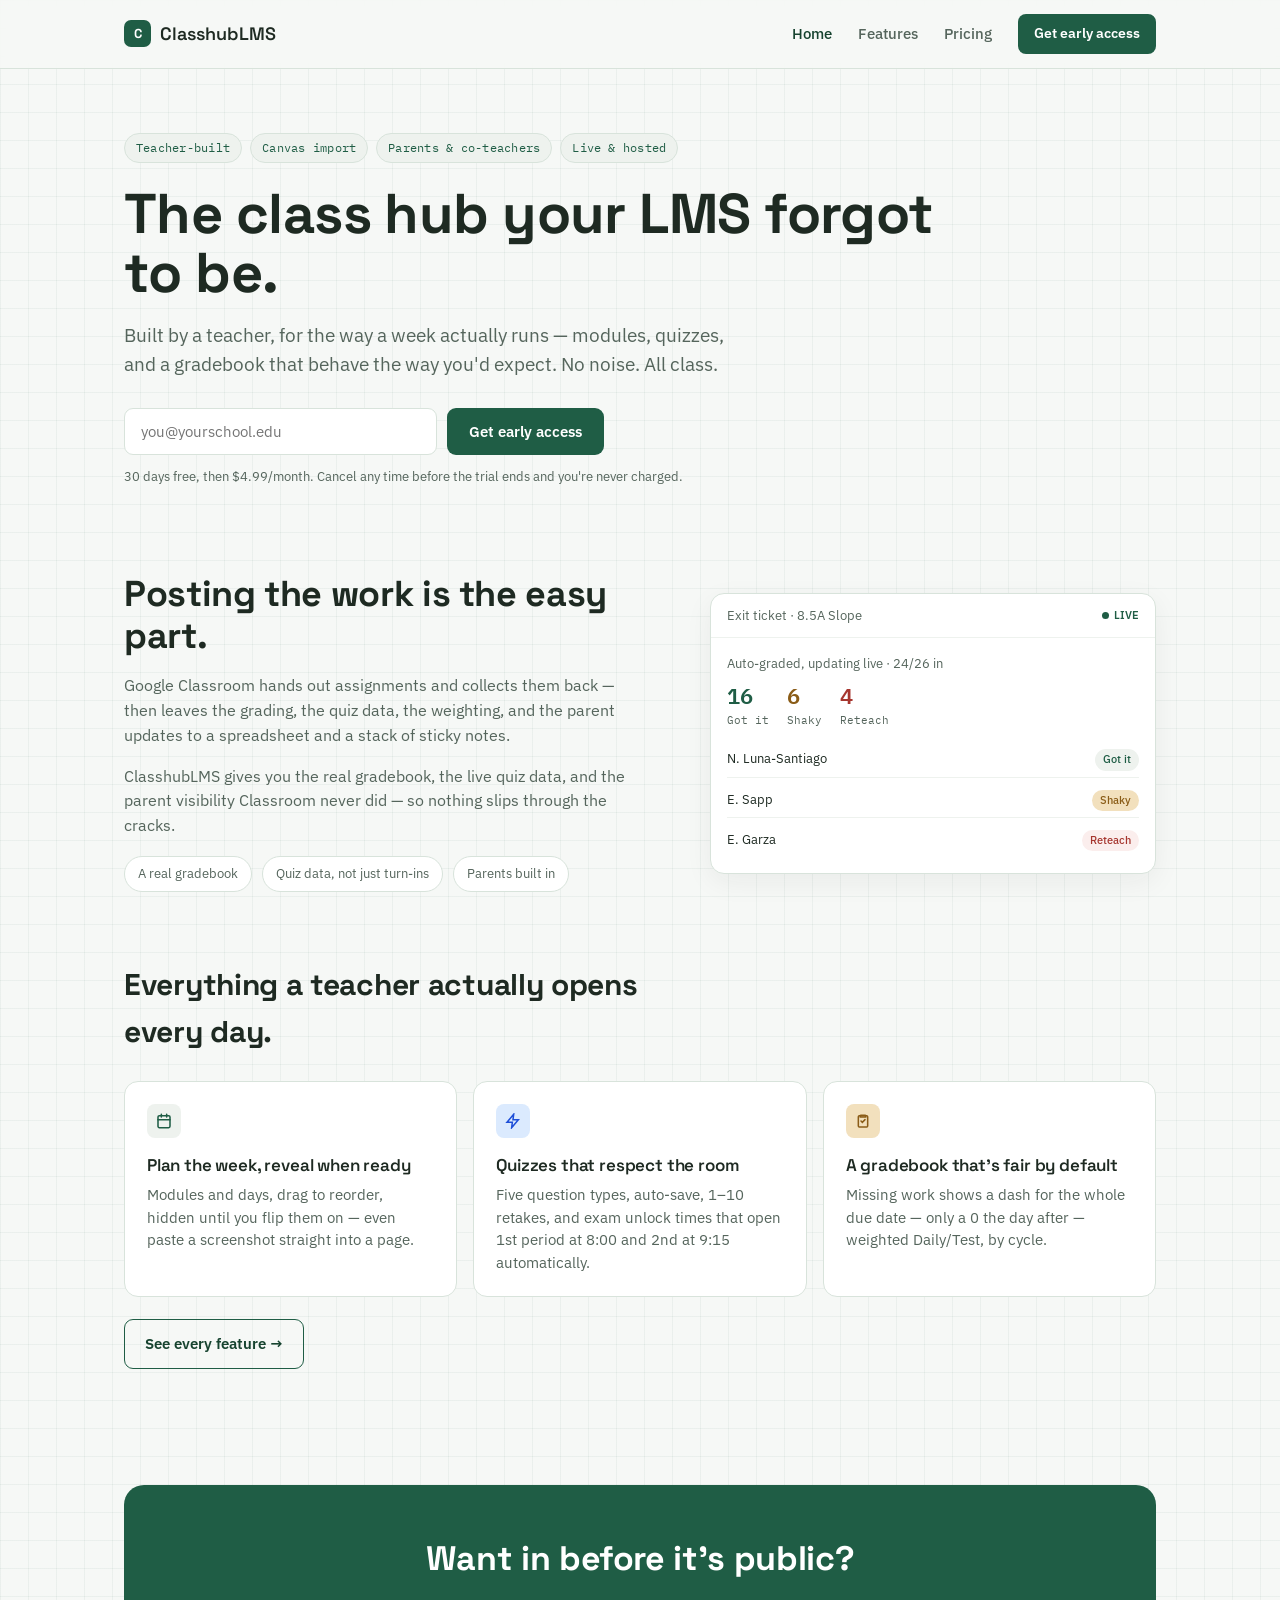
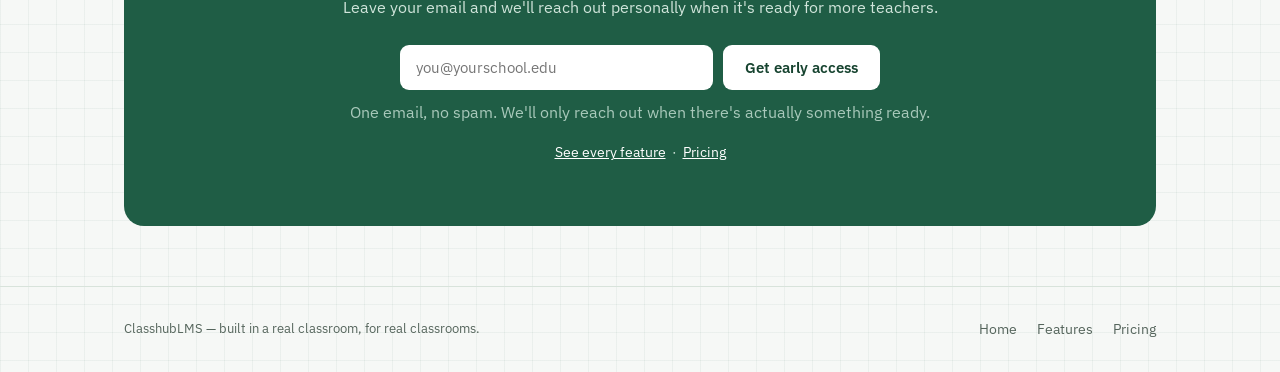
==== commit c90a36b7: ""Replace the file in the destination"" ====
--- a/index.html
+++ b/index.html
@@ -84,7 +84,7 @@
         <span class="eyebrow-chip">Live &amp; hosted</span>
       </span>
       <h1>The class hub your LMS forgot to be.</h1>
-      <p class="sub">Built by a teacher, for the way a week actually runs — modules, quizzes, and a gradebook that behave the way you'd expect. No bloat. All class.</p>
+      <p class="sub">Built by a teacher, for the way a week actually runs — modules, quizzes, and a gradebook that behave the way you'd expect. No noise. All class.</p>
       <form class="signup" id="signup" action="https://formspree.io/f/xjgnjnvd" method="POST">
         <input type="email" name="email" placeholder="you@yourschool.edu" required />
         <button type="submit">Get early access</button>
